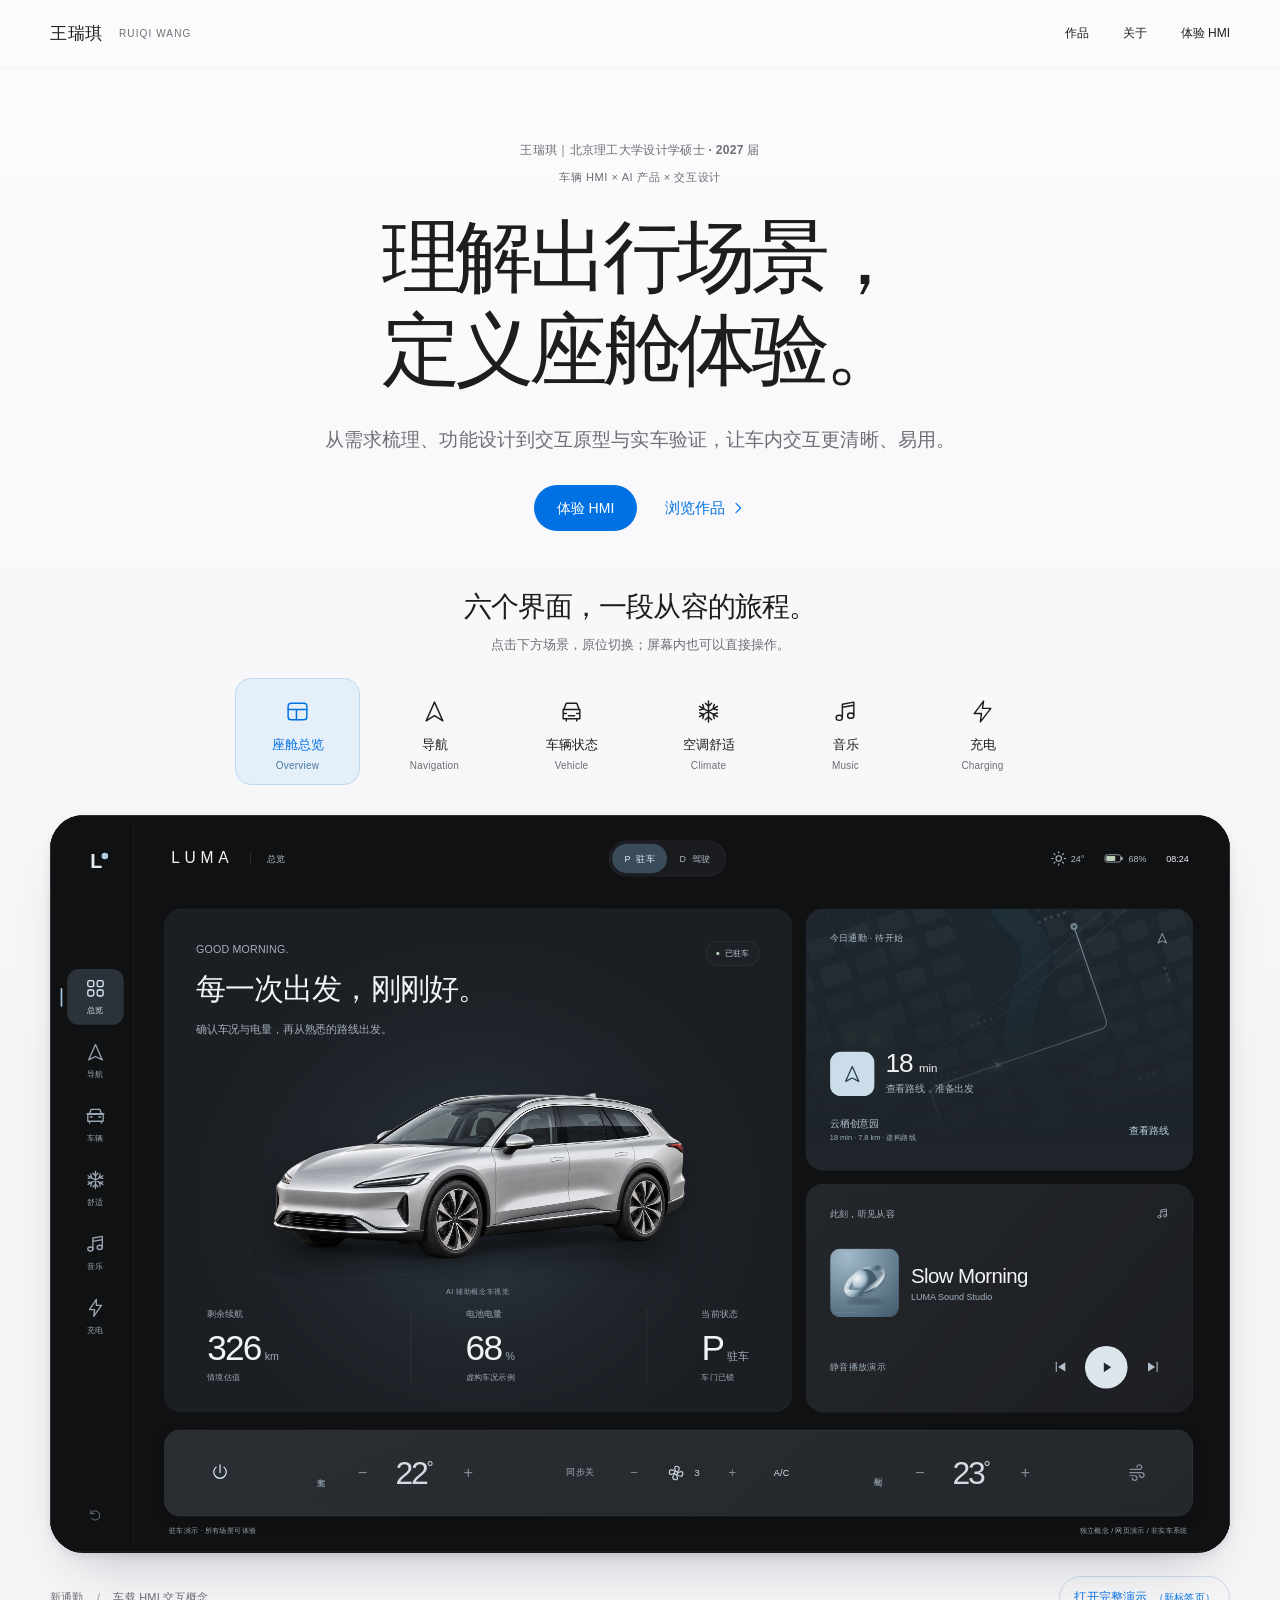
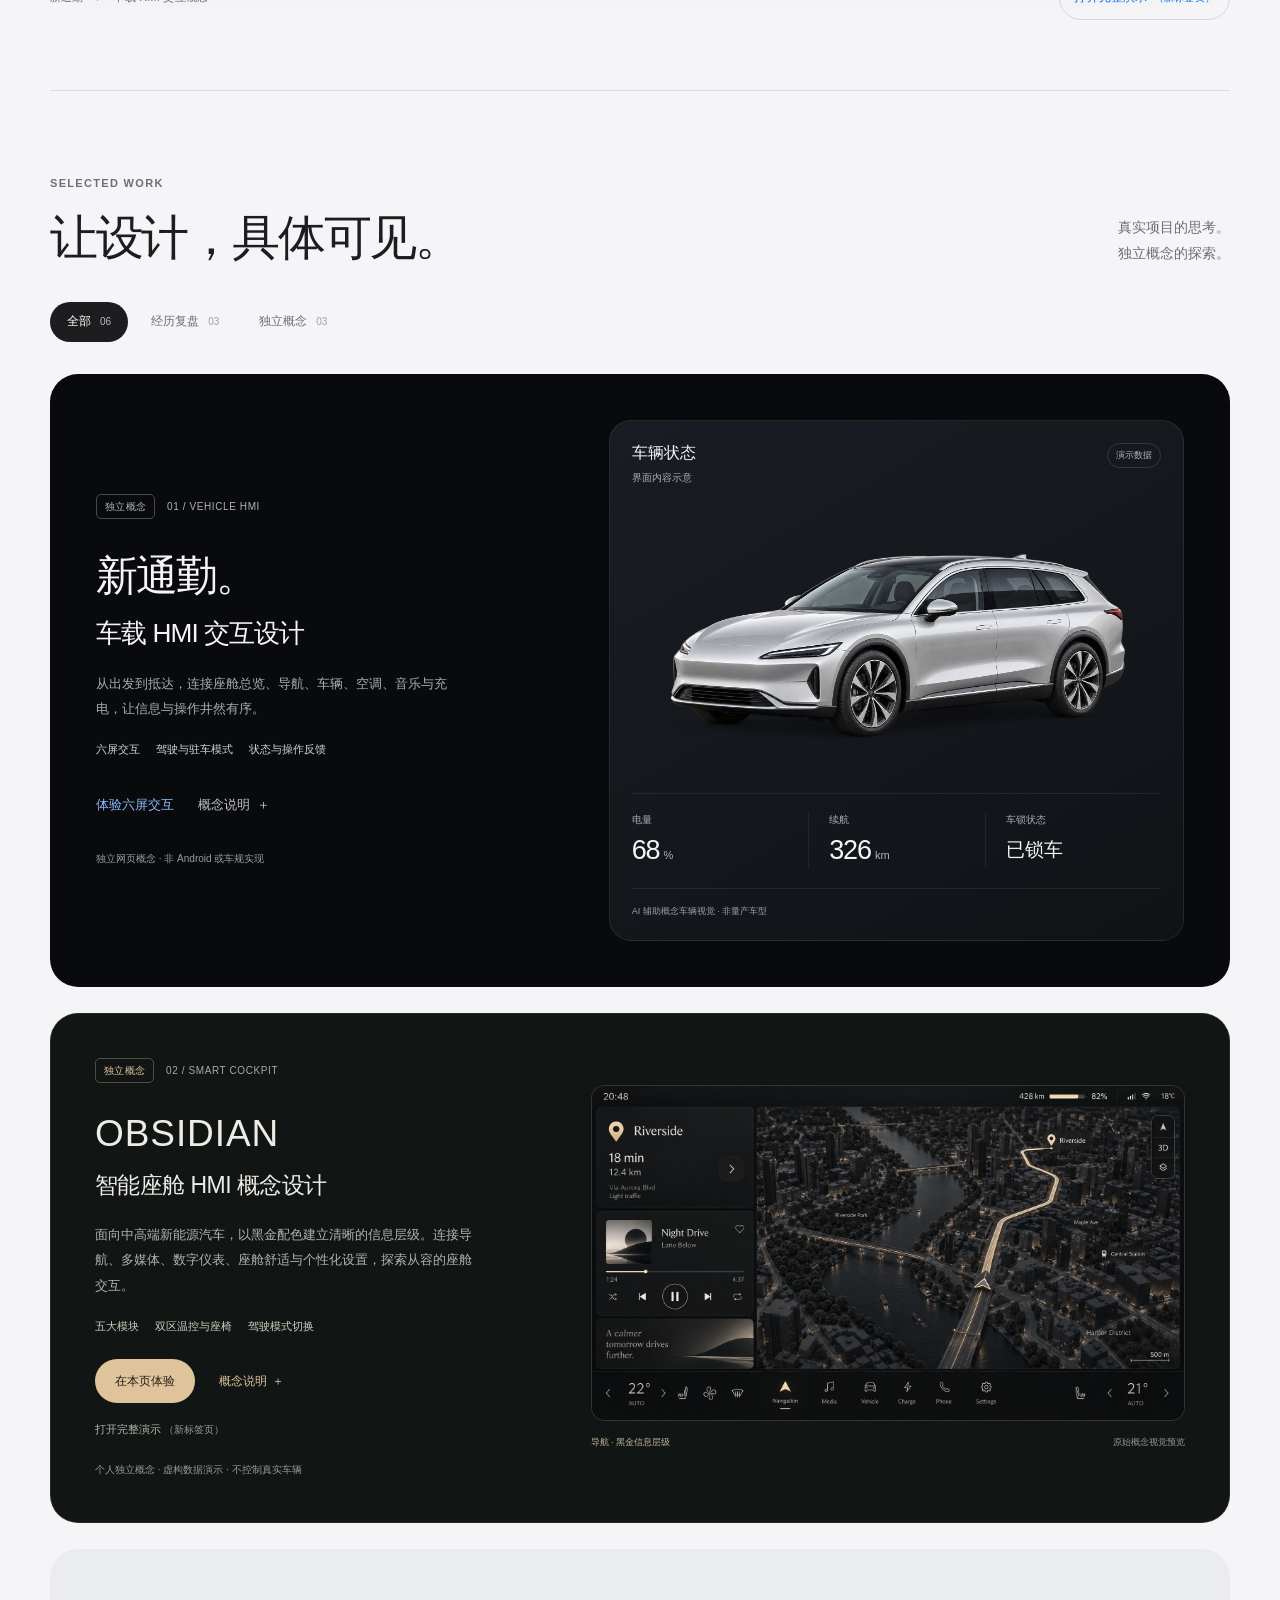
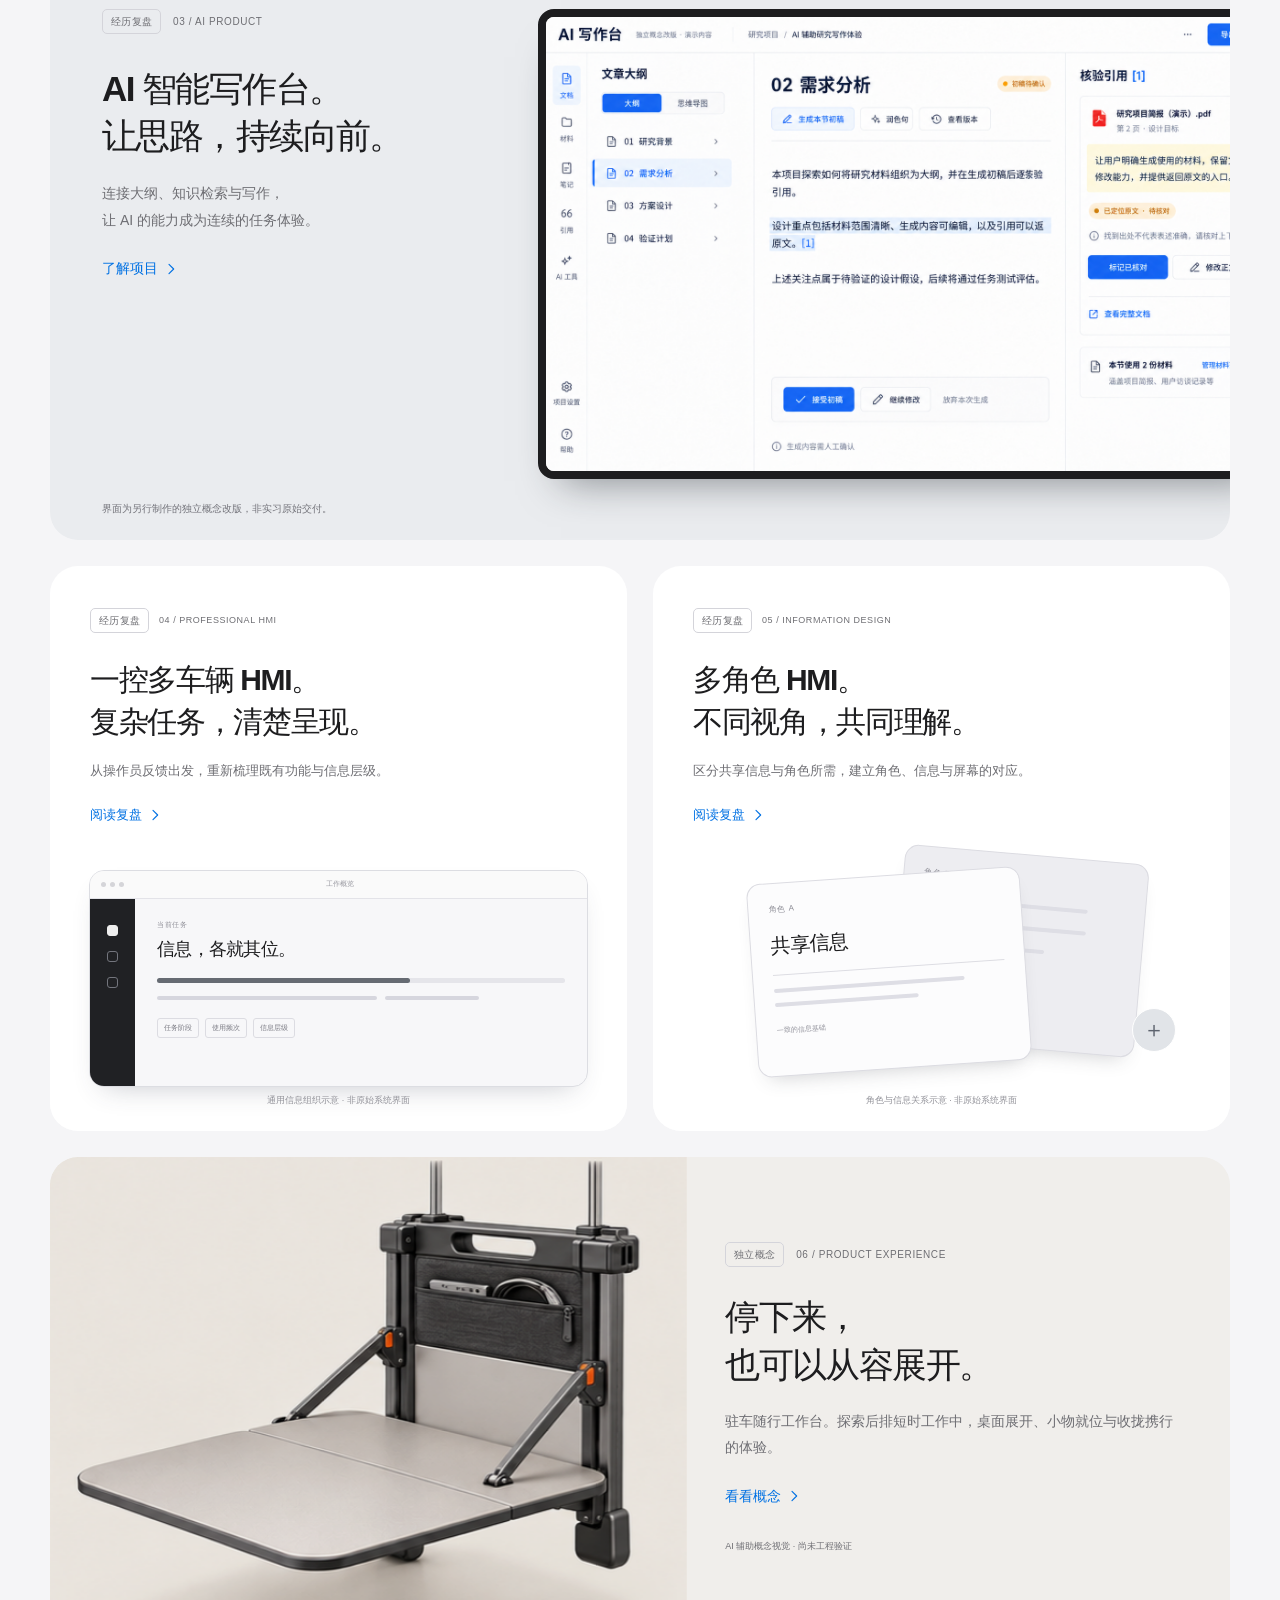
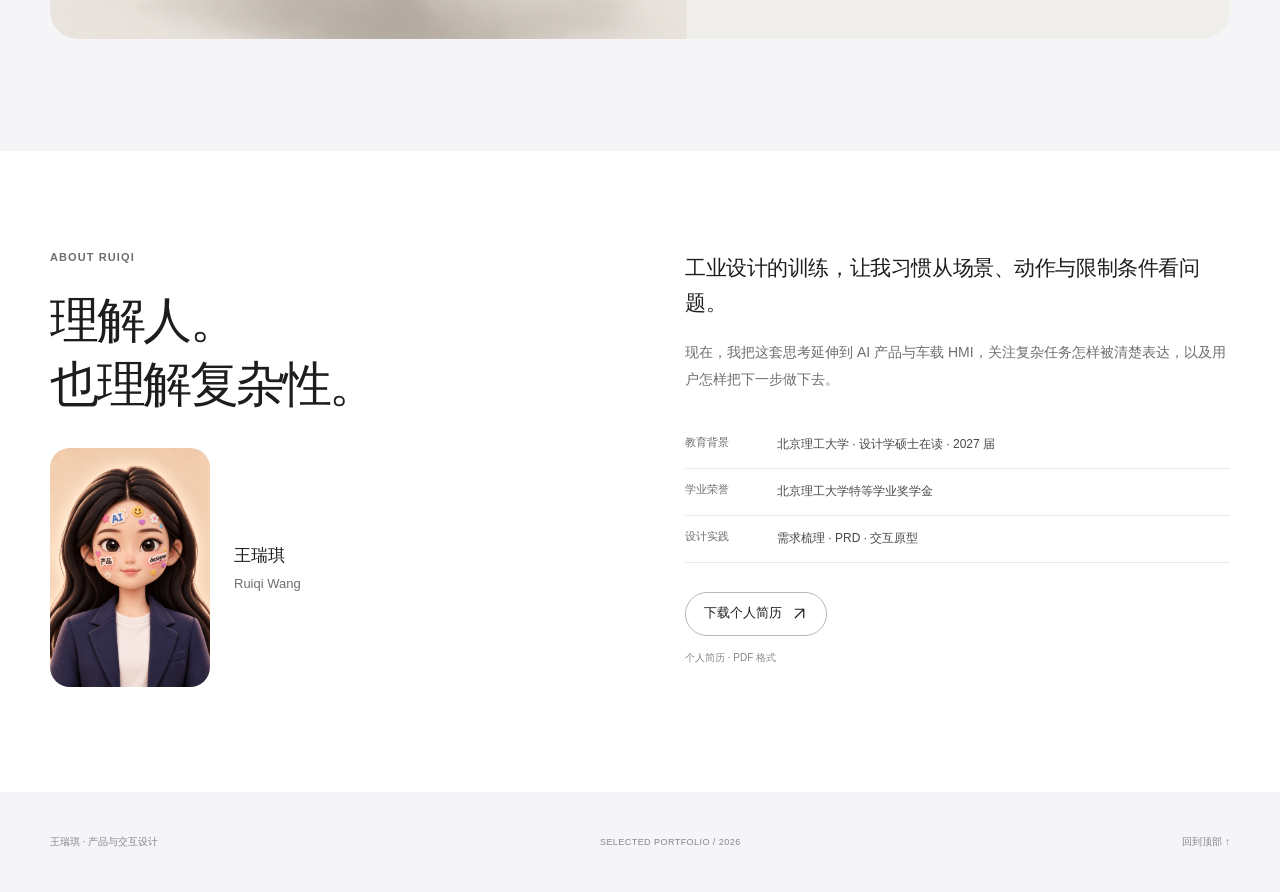
==== index.html @ c454f5f8 "Publish automotive portfolio with interactive LUMA and OBSIDIAN demos" ====
<!doctype html>
<html lang="zh-CN">
<head>
  <meta charset="utf-8">
  <meta name="viewport" content="width=device-width, initial-scale=1">
  <meta name="theme-color" content="#f5f5f7">
  <meta name="description" content="王瑞琪的产品与交互设计作品集。2027 届北京理工大学设计学硕士，关注车载 HMI、AI 产品与复杂任务体验。">
  <title>王瑞琪 · 产品与交互设计作品集</title>
  <link rel="icon" href="./assets/favicon.svg" type="image/svg+xml">
  <link rel="stylesheet" href="./portfolio.css">
  <script src="./motion.js" defer></script>
  <script src="./portfolio.js" defer></script>
  <script src="./obsidian-embed.js" defer></script>
</head>
<body>
  <a class="skip-link" href="#main">跳转到内容</a>
  <svg class="icon-defs" aria-hidden="true" xmlns="http://www.w3.org/2000/svg"><defs>
    <symbol id="arrow" viewBox="0 0 24 24"><path d="M5 12h14M13 6l6 6-6 6"/></symbol>
    <symbol id="arrow-up" viewBox="0 0 24 24"><path d="M6 18 18 6M6 6h12v12"/></symbol>
    <symbol id="chevron" viewBox="0 0 24 24"><path d="m9 5 7 7-7 7"/></symbol>
    <symbol id="close" viewBox="0 0 24 24"><path d="m6 6 12 12M18 6 6 18"/></symbol>
    <symbol id="overview" viewBox="0 0 24 24"><rect x="3" y="4" width="18" height="16" rx="3"/><path d="M3 10h18M11 10v10"/></symbol>
    <symbol id="navigation" viewBox="0 0 24 24"><path d="m12 3 8 18-8-5-8 5Z"/></symbol>
    <symbol id="vehicle" viewBox="0 0 24 24"><path d="m5 9 2-5h10l2 5M4 10h16v9H4zM7 19v2m10-2v2M4 14h3m10 0h3"/><path d="M9 16h6"/></symbol>
    <symbol id="climate" viewBox="0 0 24 24"><path d="M12 2v20M3.34 7l17.32 10M3.34 17 20.66 7M9 4l3 3 3-3M9 20l3-3 3 3M3.5 10.5l4.1-1.1-1.1-4.1M20.5 13.5l-4.1 1.1 1.1 4.1M6.5 18.7l1.1-4.1-4.1-1.1M17.5 5.3l-1.1 4.1 4.1 1.1"/></symbol>
    <symbol id="media" viewBox="0 0 24 24"><path d="M9 17V5l11-2v12M9 8l11-2"/><ellipse cx="6" cy="18" rx="3" ry="2.5"/><ellipse cx="17" cy="16" rx="3" ry="2.5"/></symbol>
    <symbol id="charging" viewBox="0 0 24 24"><path d="m13 2-9 12h7l-1 8 10-13h-8Z"/></symbol>
  </defs></svg>

  <header class="site-header">
    <div class="header-inner">
      <a class="brand" href="#top" aria-label="王瑞琪，返回顶部">王瑞琪<span>RUIQI WANG</span></a>
      <nav aria-label="主导航">
        <a href="#work">作品</a>
        <a href="#about">关于</a>
        <a class="nav-demo" href="#hmi-showroom" data-showroom-view="overview">体验 HMI</a>
      </nav>
    </div>
  </header>

  <main id="main">
    <section class="hero" id="top" aria-labelledby="hero-title">
      <div class="hero-copy section-container">
        <p class="eyebrow hero-identity">王瑞琪｜北京理工大学设计学硕士 · 2027 届</p>
        <p class="hero-specialties">车辆 HMI × AI 产品 × 交互设计</p>
        <h1 id="hero-title"><span class="hero-phrase">理解出行场景，</span><wbr><span class="hero-phrase">定义座舱体验。</span></h1>
        <p class="hero-description">从需求梳理、功能设计到交互原型与实车验证，让车内交互更清晰、易用。</p>
        <div class="hero-actions">
          <a class="button button-primary" href="#hmi-showroom" data-showroom-view="overview">体验 HMI</a>
          <a class="text-link" href="#work">浏览作品 <svg class="icon"><use href="#chevron"/></svg></a>
        </div>
      </div>

      <div class="showroom section-container" id="hmi-showroom" tabindex="-1" role="region" aria-labelledby="showroom-title">
        <div class="showroom-heading"><h2 id="showroom-title">六个界面，一段从容的旅程。</h2><p>点击下方场景，原位切换；屏幕内也可以直接操作。</p></div>
        <nav class="screen-nav" aria-label="HMI 六屏展厅">
          <a href="./hmi.html?view=overview" data-preview-view="overview" aria-controls="hmi-preview" class="active" aria-current="page"><svg class="icon"><use href="#overview"/></svg><span>座舱总览</span><small>Overview</small></a>
          <a href="./hmi.html?view=navigation" data-preview-view="navigation" aria-controls="hmi-preview"><svg class="icon"><use href="#navigation"/></svg><span>导航</span><small>Navigation</small></a>
          <a href="./hmi.html?view=vehicle" data-preview-view="vehicle" aria-controls="hmi-preview"><svg class="icon"><use href="#vehicle"/></svg><span>车辆状态</span><small>Vehicle</small></a>
          <a href="./hmi.html?view=climate" data-preview-view="climate" aria-controls="hmi-preview"><svg class="icon"><use href="#climate"/></svg><span>空调舒适</span><small>Climate</small></a>
          <a href="./hmi.html?view=media" data-preview-view="media" aria-controls="hmi-preview"><svg class="icon"><use href="#media"/></svg><span>音乐</span><small>Music</small></a>
          <a href="./hmi.html?view=charging" data-preview-view="charging" aria-controls="hmi-preview"><svg class="icon"><use href="#charging"/></svg><span>充电</span><small>Charging</small></a>
        </nav>
        <figure class="screen-figure">
          <div class="screen-stage" id="screen-stage">
            <iframe id="hmi-preview" src="./hmi.html?view=overview&amp;embed=1" title="新通勤 HMI 座舱总览交互演示" width="1440" height="900" scrolling="no" loading="eager"></iframe>
          </div>
          <figcaption><span>新通勤 <span class="caption-divider">/</span> 车载 HMI 交互概念</span><a class="screen-full-link" data-full-demo href="./hmi.html?view=overview" target="_blank" rel="noopener">打开完整演示 <span>（新标签页）</span></a></figcaption>
        </figure>
      </div>
    </section>

    <section class="work-section section-container" id="work" aria-labelledby="work-title">
      <div class="section-heading"><div><p class="eyebrow">SELECTED WORK</p><h2 id="work-title">让设计，具体可见。</h2></div><p>真实项目的思考。<br>独立概念的探索。</p></div>
      <div class="filter-bar" role="group" aria-label="筛选作品">
        <button class="filter active" type="button" data-filter="all" aria-pressed="true">全部 <span>06</span></button>
        <button class="filter" type="button" data-filter="experience" aria-pressed="false">经历复盘 <span>03</span></button>
        <button class="filter" type="button" data-filter="concept" aria-pressed="false">独立概念 <span>03</span></button>
      </div>
      <p class="sr-only" id="filter-status" aria-live="polite">展示全部 6 个项目</p>

      <div class="projects-grid">
        <article class="project commute-project project-wide" data-category="concept" id="project-commute">
          <div class="commute-copy">
            <div class="project-meta"><span class="tag">独立概念</span><span>01 / VEHICLE HMI</span></div>
            <h3>新通勤。<span class="commute-title-sub">车载 HMI 交互设计</span></h3>
            <p>从出发到抵达，连接座舱总览、导航、车辆、空调、音乐与充电，让信息与操作井然有序。</p>
            <ul class="commute-scope" aria-label="项目设计范围"><li>六屏交互</li><li>驾驶与驻车模式</li><li>状态与操作反馈</li></ul>
            <div class="project-actions"><a class="text-link" href="#hmi-showroom" data-showroom-view="overview">体验六屏交互</a><button class="text-link subtle-link" type="button" data-project="commute">概念说明 <span>＋</span></button></div>
            <small class="project-disclosure">独立网页概念 · 非 Android 或车规实现</small>
          </div>
          <div class="vehicle-visual">
            <div class="vehicle-preview-header">
              <div><strong>车辆状态</strong><span>界面内容示意</span></div>
              <span class="vehicle-demo-badge">演示数据</span>
            </div>
            <div class="vehicle-stage">
              <div class="vehicle-fallback" aria-hidden="true"><span>新通勤</span><strong>车辆状态预览</strong></div>
              <img class="vehicle-render" src="./assets/hmi-silver-car.png" alt="完整展示的无品牌银色概念旅行车，AI 辅助视觉" width="1774" height="887" loading="lazy">
            </div>
            <dl class="vehicle-preview-metrics" aria-label="车辆状态演示数据">
              <div><dt>电量</dt><dd>68<span>%</span></dd></div>
              <div><dt>续航</dt><dd>326<span>km</span></dd></div>
              <div><dt>车锁状态</dt><dd class="vehicle-lock-status">已锁车</dd></div>
            </dl>
            <div class="vehicle-preview-footer"><span class="vehicle-visual-label">AI 辅助概念车辆视觉 · 非量产车型</span></div>
          </div>
        </article>

        <article class="project obsidian-project project-wide" data-category="concept" id="project-obsidian" aria-labelledby="obsidian-title">
          <div class="obsidian-summary">
            <div class="obsidian-copy">
              <div class="project-meta"><span class="tag">独立概念</span><span>02 / SMART COCKPIT</span></div>
              <h3 id="obsidian-title">OBSIDIAN<span>智能座舱 HMI 概念设计</span></h3>
              <p>面向中高端新能源汽车，以黑金配色建立清晰的信息层级。连接导航、多媒体、数字仪表、座舱舒适与个性化设置，探索从容的座舱交互。</p>
              <ul class="obsidian-scope" aria-label="项目交互范围"><li>五大模块</li><li>双区温控与座椅</li><li>驾驶模式切换</li></ul>
              <div class="project-actions">
                <button class="obsidian-launch" type="button" id="obsidian-toggle" aria-expanded="false" aria-controls="obsidian-demo" hidden>在本页体验</button>
                <button class="text-link" type="button" data-project="obsidian">概念说明 <span>＋</span></button>
              </div>
              <a class="obsidian-full-link" href="./obsidian/index.html" target="_blank" rel="noopener noreferrer">打开完整演示 <span>（新标签页）</span></a>
              <small class="project-disclosure">个人独立概念 · 虚构数据演示 · 不控制真实车辆</small>
            </div>
            <figure class="obsidian-preview">
              <img src="./obsidian/assets/navigation.png" alt="OBSIDIAN 原始导航概念视觉，黑金界面与城市路线示意" width="1672" height="941" loading="lazy" decoding="async">
              <figcaption><span>导航 · 黑金信息层级</span><span>原始概念视觉预览</span></figcaption>
            </figure>
          </div>
          <section class="obsidian-demo" id="obsidian-demo" aria-label="OBSIDIAN 交互演示" hidden>
            <div class="obsidian-demo-bar"><div><strong>OBSIDIAN · 交互演示</strong><span id="obsidian-demo-status" role="status" aria-live="polite">点击体验后加载</span></div><button id="obsidian-close" type="button" aria-label="收起 OBSIDIAN 演示">收起演示 ×</button></div>
            <div class="obsidian-mount" id="obsidian-mount"></div>
            <p class="obsidian-demo-note">可在演示内滚动浏览；所有数据与操作均为模拟。本页不保存设置，收起后重置。</p>
          </section>
        </article>

        <article class="project ai-project project-wide" data-category="experience" id="project-ai">
          <div class="project-copy ai-copy">
            <div class="project-meta"><span class="tag">经历复盘</span><span>03 / AI PRODUCT</span></div>
            <h3>AI 智能写作台。<br>让思路，持续向前。</h3>
            <p>连接大纲、知识检索与写作，<br class="desktop-br">让 AI 的能力成为连续的任务体验。</p>
            <button class="text-link" type="button" data-project="ai">了解项目 <svg class="icon"><use href="#chevron"/></svg></button>
          </div>
          <button class="ai-visual" type="button" data-project="ai" aria-label="查看AI 智能写作台 AI 科研工作台项目详情">
            <div class="ai-image-frame"><img src="./assets/ai-writing-concept.png" alt="AI 科研写作独立概念改版，展示大纲、正文编辑与引用核对；非实习原始交付" width="1586" height="992" loading="lazy"></div>
          </button>
          <p class="visual-disclosure">界面为另行制作的独立概念改版，非实习原始交付。</p>
        </article>

        <article class="project experience-project" data-category="experience" id="project-control">
          <div class="project-copy">
            <div class="project-meta"><span class="tag">经历复盘</span><span>04 / PROFESSIONAL HMI</span></div>
            <h3>一控多车辆 HMI。<br>复杂任务，清楚呈现。</h3>
            <p>从操作员反馈出发，重新梳理既有功能与信息层级。</p>
            <button class="text-link" type="button" data-project="control">阅读复盘 <svg class="icon"><use href="#chevron"/></svg></button>
          </div>
          <button class="abstract-visual control-visual" type="button" data-project="control" aria-label="查看一控多车辆 HMI 改版经历复盘">
            <div class="abstract-window" aria-hidden="true">
              <div class="window-chrome"><i></i><i></i><i></i><span>工作概览</span></div>
              <div class="work-layout"><div class="work-rail"><span class="selected"></span><span></span><span></span></div><div class="work-main"><span class="work-overline">当前任务</span><strong>信息，各就其位。</strong><div class="work-progress"><span></span></div><div class="work-lines"><i></i><i></i></div><div class="work-bottom"><span>任务阶段</span><span>使用频次</span><span>信息层级</span></div></div></div>
            </div>
            <span class="abstract-caption">通用信息组织示意 · 非原始系统界面</span>
          </button>
        </article>

        <article class="project experience-project roles-project" data-category="experience" id="project-roles">
          <div class="project-copy">
            <div class="project-meta"><span class="tag">经历复盘</span><span>05 / INFORMATION DESIGN</span></div>
            <h3>多角色 HMI。<br>不同视角，共同理解。</h3>
            <p>区分共享信息与角色所需，建立角色、信息与屏幕的对应。</p>
            <button class="text-link" type="button" data-project="roles">阅读复盘 <svg class="icon"><use href="#chevron"/></svg></button>
          </div>
          <button class="abstract-visual role-visual" type="button" data-project="roles" aria-label="查看多角色 HMI 信息架构项目详情">
            <div class="role-composition" aria-hidden="true"><div class="role-sheet role-sheet-back"><span>角色 B</span><i></i><i></i><i></i></div><div class="role-sheet role-sheet-front"><span>角色 A</span><strong>共享信息</strong><div class="role-rule"></div><i></i><i></i><small>一致的信息基础</small></div><div class="role-join">＋</div></div>
            <span class="abstract-caption">角色与信息关系示意 · 非原始系统界面</span>
          </button>
        </article>

        <article class="project table-project project-wide" data-category="concept" id="project-table">
          <button class="table-visual" type="button" data-project="table" aria-label="查看驻车随行工作台概念"><img src="./assets/parked-table-concept.png" width="593" height="449" alt="驻车随行工作台 AI 辅助概念图，展示可折叠桌面与收纳区域" loading="lazy"></button>
          <div class="project-copy table-copy"><div class="project-meta"><span class="tag">独立概念</span><span>06 / PRODUCT EXPERIENCE</span></div><h3>停下来，<br>也可以从容展开。</h3><p>驻车随行工作台。探索后排短时工作中，桌面展开、小物就位与收拢携行的体验。</p><button class="text-link" type="button" data-project="table">看看概念 <svg class="icon"><use href="#chevron"/></svg></button><small class="project-disclosure">AI 辅助概念视觉 · 尚未工程验证</small></div>
        </article>
      </div>
    </section>

    <section class="about-section" id="about" aria-labelledby="about-title">
      <div class="section-container about-grid">
        <div class="about-heading">
          <p class="eyebrow">ABOUT RUIQI</p>
          <h2 id="about-title">理解人。<br>也理解复杂性。</h2>
          <div class="about-profile">
            <img class="about-portrait" src="./assets/ruiqi-portrait.png" alt="王瑞琪的个人插画头像" width="1027" height="1531" loading="lazy" decoding="async">
            <p class="about-name">王瑞琪 <span>Ruiqi Wang</span></p>
          </div>
        </div>
        <div class="about-content"><p class="about-intro">工业设计的训练，让我习惯从场景、动作与限制条件看问题。</p><p>现在，我把这套思考延伸到 AI 产品与车载 HMI，关注复杂任务怎样被清楚表达，以及用户怎样把下一步做下去。</p><dl class="about-facts"><div><dt>教育背景</dt><dd>北京理工大学 · 设计学硕士在读 · 2027 届</dd></div><div><dt>学业荣誉</dt><dd>北京理工大学特等学业奖学金</dd></div><div><dt>设计实践</dt><dd>需求梳理 · PRD · 交互原型</dd></div></dl><div class="pdf-download"><a class="button button-outline" href="./assets/ruiqi-resume.pdf" download="王瑞琪-个人简历.pdf">下载个人简历 <svg class="icon"><use href="#arrow-up"/></svg></a><small>个人简历 · PDF 格式</small></div></div>
      </div>
    </section>
  </main>

  <footer class="site-footer section-container"><span>王瑞琪 · 产品与交互设计</span><span>SELECTED PORTFOLIO / 2026</span><a href="#top">回到顶部 ↑</a></footer>
  <dialog class="project-dialog" id="project-dialog" aria-labelledby="dialog-title"><div class="dialog-topbar"><span id="dialog-category">项目详情</span><button class="close-dialog" type="button" aria-label="关闭项目详情"><span>关闭</span><svg class="icon"><use href="#close"/></svg></button></div><div class="dialog-scroll"><div id="dialog-content"></div><div class="dialog-footer"><span>王瑞琪 · 项目与设计思考</span><button class="text-link close-dialog" type="button">返回作品 <svg class="icon"><use href="#arrow"/></svg></button></div></div></dialog>
</body>
</html>
---- portfolio.css ----
:root{--ink:#1d1d1f;--muted:#6e6e73;--blue:#0071e3;--background:#f5f5f7;--line:#d2d2d7;--ease:cubic-bezier(.2,.7,.2,1);font-family:-apple-system,BlinkMacSystemFont,"SF Pro Display","SF Pro Text","Helvetica Neue","PingFang SC","Microsoft YaHei",Arial,sans-serif;color:var(--ink);background:var(--background);font-synthesis:none;scroll-behavior:smooth;scroll-padding-top:88px}*{box-sizing:border-box}body{margin:0;min-width:320px;-webkit-font-smoothing:antialiased}button,a,input{-webkit-tap-highlight-color:transparent}button,a{touch-action:manipulation}button{font:inherit;color:inherit;cursor:pointer}button{border:0}a{color:inherit;text-decoration:none}button,a{-webkit-touch-callout:default}img{display:block;max-width:100%;height:auto}button:focus-visible,a:focus-visible{outline:3px solid #2684e9;outline-offset:5px}button:disabled{cursor:default}.icon{width:20px;height:20px;fill:none;stroke:currentColor;stroke-width:1.7;stroke-linecap:round;stroke-linejoin:round;flex:none;vertical-align:middle}.icon-defs{position:absolute;width:0;height:0;overflow:hidden}.section-container{width:min(1180px,calc(100% - 80px));margin-inline:auto}.sr-only{position:absolute;width:1px;height:1px;overflow:hidden;clip:rect(0,0,0,0);white-space:nowrap}.skip-link{position:fixed;z-index:100;top:8px;left:12px;padding:12px 20px;background:#fff;box-shadow:0 2px 20px #0002;transform:translateY(-160%);border-radius:12px}.skip-link:focus{transform:translateY(0)}[hidden]{display:none!important}
.site-header{position:relative;z-index:20;height:68px;border-bottom:1px solid #00000008;background:#fbfbfd}.header-inner{height:100%;width:min(1180px,calc(100% - 80px));margin:auto;display:flex;align-items:center;justify-content:space-between}.brand{display:flex;align-items:center;font-size:17px;font-weight:650;letter-spacing:.04em;gap:16px}.brand>span{font-size:10px;font-weight:500;letter-spacing:.11em;color:var(--muted)}.site-header nav{display:flex;align-items:center;gap:34px;font-size:12px}.site-header nav>a{display:inline-flex;align-items:center;gap:5px;min-height:44px}.site-header nav>a:hover{color:var(--blue)}.nav-demo .icon{width:14px;height:14px}.hero{padding-top:72px;overflow:hidden;background:linear-gradient(#fbfbfd 0,#f5f5f7 65%)}.hero-copy{text-align:center}.eyebrow{font-size:12px;font-weight:600;letter-spacing:.1em;margin:0 0 22px;color:var(--muted)}.hero h1{font-size:clamp(48px,6.2vw,82px);line-height:1.17;font-weight:650;letter-spacing:-.065em;max-width:9em;margin:0 auto 26px}.hero-description{font-size:19px;line-height:1.8;color:var(--muted);max-width:36em;margin:0 auto;letter-spacing:.005em;text-wrap:balance}.hero-actions{display:flex;align-items:center;justify-content:center;gap:28px;margin:28px 0 0}.button{display:inline-flex;align-items:center;justify-content:center;gap:9px;min-height:46px;padding:12px 23px;border-radius:999px;font-size:14px;font-weight:450;line-height:1.3;transition:background .2s,color .2s,transform .2s}.button .icon{width:17px;height:17px}.button-primary{background:var(--blue);color:#fff}.button-primary:hover{background:#0077ed;transform:translateY(-1px)}.text-link{display:inline-flex;align-items:center;justify-content:flex-start;gap:5px;font-size:15px;color:var(--blue);padding:6px 0;background:none;line-height:1.5}.text-link:hover{text-decoration:underline;text-underline-offset:4px}.text-link .icon{width:16px;height:16px}.showroom{margin-top:57px}.screen-figure{margin:0}.screen-stage{position:relative;width:100%;aspect-ratio:16/10;background:#080a0c;border:0;border-radius:34px;overflow:hidden;box-shadow:0 30px 56px -29px #2028354d,0 3px 8px #0f192817}.screen-stage iframe{display:block;width:1440px;height:900px;border:0;transform-origin:0 0;transform:scale(var(--screen-scale,.8))}.screen-figure figcaption{display:flex;justify-content:space-between;align-items:center;gap:20px;margin-top:23px;color:var(--muted);font-size:11px;line-height:1.6;letter-spacing:.02em}.caption-divider{margin:0 10px;color:#a1a1a6}.showroom-heading{text-align:center;margin-top:73px}.showroom-heading h2{font-size:28px;font-weight:600;letter-spacing:-.035em;margin:0 0 10px}.showroom-heading p{font-size:13px;color:var(--muted);margin:0}.screen-nav{display:grid;grid-template-columns:repeat(6,1fr);width:min(810px,100%);margin:27px auto 0;padding-bottom:70px;gap:12px}.screen-nav>a{display:flex;flex-direction:column;align-items:center;justify-content:center;gap:12px;padding:20px 5px 13px;border-radius:16px;transition:background .2s,color .2s}.screen-nav>a:hover{background:#e9e9ed;color:var(--blue)}.screen-nav .icon{width:25px;height:25px;stroke-width:1.4}.screen-nav span{font-size:13px}.screen-nav small{font-size:10px;color:var(--muted);margin-top:-6px;letter-spacing:.02em}
.work-section{padding-top:86px;padding-bottom:112px;border-top:1px solid #dcdce2}.section-heading{display:flex;align-items:flex-end;justify-content:space-between;gap:25px}.section-heading .eyebrow{font-size:11px;letter-spacing:.12em;margin-bottom:19px}.section-heading h2,.about-heading h2{font-size:48px;line-height:1.25;letter-spacing:-.05em;font-weight:600;margin:0}.section-heading>p{color:var(--muted);font-size:14px;line-height:1.8;margin:0 0 2px}.filter-bar{display:flex;align-items:center;gap:6px;margin:34px 0 32px}.filter{background:transparent;display:flex;align-items:center;justify-content:center;gap:9px;font-size:12px;line-height:1.4;border-radius:99px;padding:10px 17px;min-height:40px;color:var(--muted);transition:background .2s,color .2s}.filter>span{font-size:10px;color:#a1a1a6}.filter.active{background:var(--ink);color:#fff}.filter.active>span{color:#b9b9bd}.filter:not(.active):hover{background:#e8e8ed;color:var(--ink)}.projects-grid{display:grid;grid-template-columns:repeat(2,minmax(0,1fr));gap:26px}.project{position:relative;min-width:0;border-radius:28px;overflow:hidden;background:white}.project-wide{grid-column:1/-1}.project-meta{display:flex;align-items:center;gap:12px;font-size:10px;letter-spacing:.06em;color:var(--muted)}.tag{font-size:10px;letter-spacing:.025em;border:1px solid #d4d4da;padding:4px 8px;border-radius:5px;line-height:1.5;white-space:nowrap}.project h3{font-size:40px;line-height:1.35;font-weight:600;letter-spacing:-.045em;margin:27px 0 17px}.project-copy>p{font-size:15px;line-height:1.9;color:var(--muted);margin:0 0 19px}.project-disclosure{display:block;font-size:10px;color:var(--muted);line-height:1.7;margin-top:25px}.project-actions{display:flex;align-items:center;gap:24px;margin-top:18px}.project-actions .text-link{font-size:13px}.subtle-link>span{margin-left:2px}.ai-project{min-height:575px;background:#eaecef;display:grid;grid-template-columns:36% 64%;align-items:center;padding:55px 0 66px 52px}.ai-copy{position:relative;z-index:2;align-self:flex-start;padding-top:5px}.ai-copy h3{font-size:35px;margin:31px 0 21px;white-space:nowrap}.ai-copy>p{font-size:14px;line-height:1.9}.ai-copy .text-link{font-size:14px}.ai-visual{width:100%;padding:0 0 0 30px;align-self:center;background:transparent;text-align:initial}.ai-image-frame{border:8px solid #1d1d1f;border-radius:16px;overflow:hidden;box-shadow:0 25px 38px -23px #20272d80;background:#fff;width:calc(100% + 50px);transform:translateY(5px);transition:transform .35s var(--ease)}.ai-visual:hover .ai-image-frame{transform:translate(-5px,5px)}.ai-image-frame img{width:100%;max-width:none}.visual-disclosure{position:absolute;left:52px;bottom:23px;color:#73737a;font-size:10px;line-height:1.7;margin:0;right:30px}.experience-project .project-copy{padding:42px 40px 0}.experience-project .project-meta{font-size:9px;gap:10px}.experience-project h3{font-size:30px;line-height:1.43;margin:26px 0 15px}.experience-project .project-copy>p{font-size:13px;max-width:380px;line-height:1.9;margin-bottom:15px}.experience-project .text-link{font-size:13px}.abstract-visual{display:block;width:100%;height:300px;background:#fff;padding:35px 39px 53px;position:relative;overflow:hidden}.abstract-window{border-radius:15px;border:1px solid #dcdde2;background:#f7f7f9;width:100%;height:217px;box-shadow:0 13px 27px -15px #343b504d;overflow:hidden;transform:translateY(4px);transition:transform .35s var(--ease);text-align:left}.abstract-visual:hover .abstract-window{transform:translateY(0)}.window-chrome{height:28px;border-bottom:1px solid #e3e3e8;padding:0 11px;display:flex;gap:4px;align-items:center;background:#fafafa}.window-chrome i{display:block;width:5px;height:5px;border-radius:50%;background:#d5d5d9}.window-chrome>span{font-size:7px;color:#97979f;margin:auto;padding-right:24px}.work-layout{display:flex;height:calc(100% - 28px)}.work-rail{background:#202124;width:45px;display:flex;flex-direction:column;align-items:center;padding-top:26px;gap:15px}.work-rail span{display:block;width:11px;height:11px;border:1px solid #73757d;border-radius:3px}.work-rail .selected{background:#eee;border-color:#eee}.work-main{padding:21px 22px;flex:1;min-width:0}.work-overline{font-size:7px;color:#92929b;display:block;letter-spacing:.08em}.work-main>strong{font-size:18px;font-weight:550;display:block;margin-top:7px;letter-spacing:-.04em}.work-progress{width:100%;height:5px;background:#e5e5ea;border-radius:99px;margin:17px 0 13px}.work-progress>span{display:block;width:62%;height:100%;background:#666b73;border-radius:99px}.work-lines{display:flex;gap:8px}.work-lines>i{height:4px;border-radius:3px;background:#d6d6de;width:54%}.work-lines>i:last-child{width:23%}.work-bottom{display:flex;gap:6px;font-size:7px;color:#797982;margin-top:18px;white-space:nowrap}.work-bottom>span{border:1px solid #dcdce2;border-radius:3px;padding:4px 6px}.abstract-caption{position:absolute;bottom:23px;left:0;right:0;text-align:center;color:#929299;font-size:9px;line-height:1.5}.role-visual{padding:18px 39px 53px}.role-composition{position:relative;width:100%;height:240px}.role-sheet{position:absolute;top:26px;left:12%;width:55%;height:194px;border:1px solid #dcdce2;background:#fcfcfd;box-shadow:0 12px 20px -12px #363a4540;border-radius:14px;text-align:left;padding:20px 20px}.role-sheet>span{display:block;font-size:8px;color:#8e8e97;letter-spacing:.08em}.role-sheet>strong{font-size:20px;letter-spacing:-.03em;display:block;margin-top:18px;font-weight:500}.role-sheet>i{height:4px;display:block;background:#dedee5;width:82%;margin-top:10px;border-radius:2px}.role-sheet>i:nth-last-of-type(1){width:62%}.role-sheet>small{font-size:7px;color:#93939c;display:block;margin-top:19px}.role-rule{height:1px;background:#dddde3;margin:15px 0 13px}.role-sheet-back{left:41%;top:5px;background:#ededf1;transform:rotate(5deg);width:49%}.role-sheet-back>i{margin-top:18px}.role-sheet-front{transform:rotate(-4deg);transition:transform .35s var(--ease)}.role-visual:hover .role-sheet-front{transform:rotate(-1deg) translateY(-3px)}.role-join{position:absolute;right:3%;bottom:37px;border:1px solid #fff;background:#e1e4e8;color:#5d636e;width:44px;height:44px;display:grid;place-items:center;border-radius:50%;font-size:22px;font-weight:300}.table-project{display:grid;grid-template-columns:54% 46%;min-height:450px;background:#f0eeeb}.table-visual{padding:0;display:block;min-width:0;overflow:hidden;position:relative;background:#f0eeeb}.table-visual img{width:100%;height:100%;object-fit:cover;mix-blend-mode:multiply;transition:transform .6s var(--ease)}.table-visual:hover img{transform:scale(1.025)}.table-copy{padding:49px 47px 48px 38px;align-self:center}.table-copy h3{font-size:35px;margin:26px 0 20px}.table-copy>p{font-size:14px;line-height:1.9}.table-copy .text-link{font-size:14px}.table-copy .project-disclosure{font-size:9px;margin-top:26px}
.about-section{background:#fff;padding:100px 0 105px}.about-grid{display:grid;grid-template-columns:1fr 1fr;gap:90px}.about-heading .eyebrow{margin-bottom:26px;font-size:11px}.about-heading h2{font-size:49px;line-height:1.3}.about-name{font-size:17px;font-weight:500;margin:33px 0 0}.about-name>span{font-size:13px;font-weight:400;display:inline-block;color:var(--muted);margin-left:13px}.about-content>.about-intro{font-size:21px;color:var(--ink);line-height:1.65;margin:0 0 19px;font-weight:500;letter-spacing:-.02em}.about-content>p{font-size:14px;line-height:1.9;color:var(--muted);margin:0}.about-facts{margin:30px 0 29px}.about-facts>div{display:grid;grid-template-columns:79px 1fr;padding:13px 0;border-bottom:1px solid #e8e8ed;gap:13px}.about-facts dt{font-size:11px;color:var(--muted)}.about-facts dd{font-size:12px;color:#48484c;margin:0;line-height:1.65}.button-outline{border:1px solid #b6b6be;font-size:13px;min-height:44px;padding:11px 18px}.button-outline:hover{background:#f5f5f7}.pdf-download>small{display:block;color:#86868b;font-size:10px;margin-top:13px;line-height:1.7}.site-footer{display:flex;justify-content:space-between;align-items:center;gap:25px;min-height:100px;font-size:10px;color:#86868b;line-height:1.6}.site-footer>span:nth-child(2){font-size:9px;letter-spacing:.05em}.site-footer a:hover{color:var(--ink)}
.project-dialog{width:min(900px,calc(100vw - 48px));height:min(850px,90dvh);max-height:90dvh;margin:auto;padding:0;border:1px solid #d9d9df;border-radius:24px;background:#fff;color:var(--ink);box-shadow:0 30px 90px #0003;overflow:hidden}.project-dialog[open]{display:flex;flex-direction:column;animation:dialog-in .25s var(--ease)}.project-dialog::backdrop{background:#1d1d1f66;backdrop-filter:blur(7px)}.dialog-topbar{flex-shrink:0;display:flex;align-items:center;justify-content:space-between;gap:20px;padding:17px 25px;border-bottom:1px solid #e7e7ed;background:#fcfcfd}.dialog-topbar>span{font-size:11px;color:var(--muted)}.close-dialog{display:flex;align-items:center;justify-content:center;gap:8px;background:transparent;min-height:30px}.dialog-topbar .close-dialog{font-size:11px;color:var(--muted)}.close-dialog .icon{width:20px;height:20px}.dialog-scroll{overflow-y:auto;overscroll-behavior:contain}.dialog-body{padding:43px 52px 24px}.dialog-eyebrow{font-size:10px;color:var(--muted);letter-spacing:.06em}.dialog-body h2{font-size:34px;line-height:1.4;letter-spacing:-.045em;margin:21px 0;font-weight:600}.dialog-lead{font-size:15px;line-height:1.9;color:var(--muted);margin:0}.dialog-facts{display:flex;flex-wrap:wrap;gap:23px 30px;border-block:1px solid #e5e5eb;padding:23px 0;margin:27px 0 36px}.dialog-facts>div>span{font-size:10px;color:#86868b;display:block;margin-bottom:7px}.dialog-facts>div>strong{font-size:12px;font-weight:450}.detail-section{display:grid;grid-template-columns:138px 1fr;gap:25px;margin:30px 0}.detail-section h3{font-size:13px;line-height:1.8;font-weight:550;margin:0;display:flex;gap:13px}.detail-section h3>span{color:#a1a1a6;font-size:10px;font-weight:400}.detail-section p,.detail-section ul{font-size:13px;line-height:1.95;color:var(--muted);margin:0 0 12px}.detail-section p:last-child{margin-bottom:0}.detail-section ul{padding-left:17px}.detail-section li+li{margin-top:7px}.detail-section strong{font-weight:550;color:#44444a}.detail-boundary{background:#f5f5f7;padding:21px 23px;border-radius:13px;margin:30px 0 13px}.detail-boundary>strong{font-size:11px;font-weight:550;display:block;margin-bottom:8px}.detail-boundary>p{font-size:11px;line-height:1.9;color:var(--muted);margin:0}.detail-image{margin:30px 0 22px}.detail-image>img{width:100%;height:auto;border:1px solid #e1e1e7;border-radius:12px}.detail-image figcaption{font-size:10px;color:var(--muted);line-height:1.8;margin-top:12px}.table-detail{max-width:530px;margin-inline:auto}.workflow{display:flex;gap:8px;flex-wrap:wrap;margin:25px 0 31px}.workflow>span{font-size:10px;border-radius:7px;background:#f2f2f6;padding:8px 12px;color:var(--muted)}.workflow>span:not(:last-child)::after{content:"→";padding-left:12px;color:#aaaab1}.dialog-cta{background:var(--blue);color:#fff;font-size:13px;margin-top:15px}.dialog-footer{display:flex;align-items:center;justify-content:space-between;gap:20px;margin-top:15px;padding:23px 52px;border-top:1px solid #e5e5eb}.dialog-footer>span{font-size:10px;color:#86868b}.dialog-footer .text-link{font-size:12px}@keyframes dialog-in{from{opacity:0;transform:translateY(15px)}to{opacity:1;transform:translateY(0)}}
@media(min-width:1500px){.section-container,.header-inner{width:min(1280px,calc(100% - 120px))}.hero{padding-top:80px}.hero h1{font-size:88px}.showroom{margin-top:66px}.ai-project{min-height:595px;padding-left:62px}.ai-copy h3{font-size:38px}.visual-disclosure{left:62px}.experience-project .project-copy{padding-inline:49px}.experience-project h3{font-size:33px}.abstract-visual{padding-inline:49px}.table-copy h3{font-size:39px}.table-copy{padding:58px}.about-grid{gap:130px}}
@media(max-width:1050px){.section-container,.header-inner{width:calc(100% - 64px)}.hero{padding-top:61px}.hero h1{font-size:65px}.hero-description{font-size:17px}.showroom{margin-top:49px}.screen-stage{border-width:6px;border-radius:27px}.screen-nav{padding-bottom:58px}.work-section{padding-top:69px;padding-bottom:80px}.section-heading h2{font-size:41px}.project{border-radius:23px}.project-meta{font-size:9px;gap:9px}.tag{font-size:9px}.project-actions{gap:15px}.project-actions .text-link{font-size:12px}.ai-project{min-height:465px;padding:42px 0 54px 38px;grid-template-columns:38% 62%}.ai-copy h3{font-size:28px;line-height:1.4}.ai-copy>p{font-size:12px}.ai-visual{padding-left:14px}.ai-image-frame{border-width:6px;border-radius:13px;width:calc(100% + 80px)}.visual-disclosure{left:38px;font-size:9px;bottom:21px}.experience-project .project-copy{padding:34px 30px 0}.experience-project .project-meta{font-size:8px}.experience-project h3{font-size:26px}.experience-project .project-copy>p{font-size:12px;min-height:46px}.abstract-visual{padding-inline:29px;height:285px}.abstract-window{height:206px}.work-main{padding:21px 17px}.work-main>strong{font-size:16px}.work-bottom{font-size:6px;gap:4px}.work-bottom>span{padding:4px}.role-sheet{padding:18px 17px}.role-sheet>strong{font-size:18px}.role-join{right:0}.table-project{min-height:398px;grid-template-columns:52% 48%}.table-copy{padding:36px 33px 37px 26px}.table-copy h3{font-size:29px}.table-copy>p{font-size:12px}.table-copy .project-meta>span:last-child{font-size:8px}.about-section{padding:78px 0}.about-grid{gap:55px;grid-template-columns:44% 1fr}.about-heading h2{font-size:41px}.about-content>.about-intro{font-size:18px}.about-content>p{font-size:13px}.about-facts>div{grid-template-columns:65px 1fr;gap:8px}.about-facts dd{font-size:11px}}
@media(max-width:760px){:root{scroll-padding-top:30px}.section-container,.header-inner{width:calc(100% - 40px)}.site-header{height:60px}.brand{font-size:15px;gap:10px}.brand>span{font-size:8px}.site-header nav{gap:21px;font-size:11px}.hero{padding-top:53px}.eyebrow{font-size:11px;margin-bottom:20px}.hero h1{font-size:clamp(39px,8.2vw,58px);letter-spacing:-.06em;margin-bottom:23px;line-height:1.24}.hero-description{font-size:15px;line-height:1.8}.hero-actions{margin-top:24px;gap:24px}.button{min-height:44px;padding:12px 19px;font-size:13px}.text-link{font-size:13px}.showroom{margin-top:43px}.screen-stage{border-width:4px;border-radius:21px;box-shadow:0 19px 36px -20px #30394d66}.screen-figure figcaption{font-size:9px;margin-top:17px;gap:9px}.caption-divider{margin:0 5px}.showroom-heading{margin-top:49px}.showroom-heading h2{font-size:23px}.showroom-heading p{font-size:12px}.screen-nav{gap:4px;padding-bottom:47px;margin-top:21px}.screen-nav>a{gap:10px;padding:15px 0 11px;border-radius:12px}.screen-nav .icon{width:23px;height:23px}.screen-nav span{font-size:11px}.screen-nav small{font-size:8px;margin-top:-5px}.work-section{padding-top:49px;padding-bottom:59px}.section-heading h2{font-size:34px}.section-heading .eyebrow{font-size:9px;margin-bottom:16px}.section-heading>p{font-size:11px;line-height:1.7}.filter-bar{margin:26px 0 24px;gap:3px}.filter{font-size:11px;padding:9px 14px;min-height:37px}.filter>span{font-size:9px}.projects-grid{gap:20px}.project{border-radius:21px}.project-actions{flex-direction:column;align-items:flex-start;gap:8px;margin-top:17px}.project-actions .text-link{font-size:12px}.ai-project{min-height:389px;padding:33px 0 54px 29px;grid-template-columns:41% 59%}.ai-copy{padding-top:0}.ai-copy h3{font-size:23px;margin-top:27px;margin-bottom:17px}.ai-copy>p{font-size:10px}.ai-copy .text-link{font-size:12px}.ai-copy .project-meta{font-size:7px}.ai-image-frame{width:calc(100% + 55px);border-width:5px;border-radius:10px}.visual-disclosure{left:29px;font-size:8px;bottom:18px}.experience-project .project-copy{padding:26px 24px 0}.experience-project .project-meta>span:last-child{display:none}.experience-project h3{font-size:23px;line-height:1.45;margin-top:22px}.experience-project .project-copy>p{font-size:11px;min-height:60px}.experience-project .text-link{font-size:12px}.abstract-visual{height:234px;padding:26px 20px 48px}.abstract-window{height:170px;border-radius:11px}.window-chrome{height:24px}.work-layout{height:calc(100% - 24px)}.work-rail{width:30px;padding-top:24px;gap:14px}.work-rail span{width:9px;height:9px}.work-main{padding:20px 13px}.work-main>strong{font-size:12px;margin-top:8px;white-space:nowrap}.work-overline{font-size:6px}.work-progress{height:4px;margin:15px 0 12px}.work-lines>i{height:3px}.work-bottom{margin-top:14px;gap:5px}.work-bottom>span{padding:0;border:0;font-size:5px}.abstract-caption{font-size:7px;bottom:17px;padding-inline:12px}.role-visual{padding:9px 14px 40px}.role-composition{height:203px}.role-sheet{height:164px;border-radius:11px;left:4%;width:63%;padding:16px 14px;top:24px}.role-sheet>strong{font-size:16px;margin-top:16px}.role-sheet>span{font-size:6px}.role-rule{margin:12px 0 10px}.role-sheet>i{height:3px;margin-top:8px}.role-sheet>small{font-size:6px;margin-top:17px}.role-sheet-back{left:38%;width:56%;top:5px}.role-sheet-back>i{margin-top:16px}.role-join{width:32px;height:32px;font-size:17px;right:1%;bottom:25px}.table-project{min-height:340px;grid-template-columns:48% 52%}.table-copy{padding:30px 26px 30px 21px}.table-copy .project-meta>span:last-child{display:none}.table-copy h3{font-size:26px;line-height:1.4;margin:23px 0 15px}.table-copy>p{font-size:11px;line-height:1.9}.table-copy .text-link{font-size:12px}.table-copy .project-disclosure{font-size:7px;margin-top:21px}.table-visual img{object-position:55% center}.about-section{padding:57px 0 59px}.about-grid{grid-template-columns:1fr;gap:35px}.about-heading h2{font-size:38px}.about-heading .eyebrow{font-size:9px;margin-bottom:18px}.about-name{font-size:15px;margin-top:22px}.about-name>span{font-size:12px}.about-content>.about-intro{font-size:19px;max-width:550px}.about-content>p{font-size:13px}.about-facts{margin:24px 0}.about-facts>div{grid-template-columns:74px 1fr;padding:13px 0}.about-facts dd{font-size:12px}.pdf-download>small{font-size:9px}.site-footer{min-height:91px;gap:16px;font-size:9px}.site-footer>span:nth-child(2){font-size:8px}.project-dialog{width:calc(100vw - 30px);border-radius:20px}.dialog-body{padding:34px 29px 19px}.dialog-body h2{font-size:28px}.dialog-lead{font-size:13px}.dialog-facts{gap:21px 27px}.dialog-facts>div>strong{font-size:11px}.detail-section{grid-template-columns:112px 1fr;gap:18px}.detail-section p,.detail-section ul{font-size:12px}.detail-section h3{font-size:12px;gap:9px}.dialog-footer{padding:21px 29px}}
@media(max-width:520px){.section-container,.header-inner{width:calc(100% - 36px)}.site-header{height:58px}.brand{font-size:14px}.brand>span{display:none}.site-header nav{font-size:11px;gap:21px}.nav-demo .icon{width:12px;height:12px}.hero{padding-top:49px}.hero .eyebrow{font-size:10px;letter-spacing:.08em;margin-bottom:22px}.hero h1{font-size:clamp(40px,10vw,51px);max-width:350px;margin-inline:auto;line-height:1.25;letter-spacing:-.06em;margin-bottom:24px}.hero-description{font-size:13px;line-height:1.9}.hero-actions{gap:23px;margin-top:25px}.button-primary{font-size:12px;padding:11px 18px;min-height:42px}.hero-actions>.text-link{font-size:12px}.showroom{margin-top:40px;width:calc(100% - 26px)}.screen-stage{border-width:3px;border-radius:16px}.screen-figure figcaption{display:block;text-align:center;font-size:8px;line-height:1.9;margin-top:16px}.screen-figure figcaption>span{display:block}.screen-figure figcaption>span:last-child{font-size:7px;color:#92929b;margin-top:3px}.showroom-heading{margin-top:39px;padding-inline:10px}.showroom-heading h2{font-size:21px;line-height:1.5;margin-bottom:8px;letter-spacing:-.04em}.showroom-heading p{font-size:10px}.screen-nav{grid-template-columns:repeat(3,1fr);width:90%;gap:5px 10px;margin-top:19px;padding-bottom:38px}.screen-nav>a{padding:15px 0 12px;gap:9px}.screen-nav .icon{width:23px;height:23px}.screen-nav span{font-size:11px}.screen-nav small{font-size:8px}.work-section{padding-top:41px;padding-bottom:44px}.section-heading{align-items:flex-end;gap:10px}.section-heading h2{font-size:28px;line-height:1.35;letter-spacing:-.055em}.section-heading .eyebrow{font-size:8px;margin-bottom:14px}.section-heading>p{font-size:8px;line-height:1.9;margin-bottom:2px;white-space:nowrap}.filter-bar{margin:22px 0 21px;gap:2px}.filter{font-size:10px;gap:7px;padding:8px 13px;min-height:35px}.filter>span{font-size:8px}.projects-grid{grid-template-columns:1fr;gap:20px}.project{border-radius:21px}.project-wide{grid-column:auto}.project-actions{flex-direction:row;align-items:center;gap:25px;margin-top:8px}.project-actions .text-link{font-size:11px}.ai-project{grid-template-columns:1fr;min-height:545px;padding:30px 0 46px 28px}.ai-copy h3{font-size:30px;line-height:1.4;margin:24px 0 13px}.ai-copy>p{font-size:12px;margin-bottom:14px}.ai-copy .project-meta{font-size:8px}.ai-copy .text-link{font-size:12px}.desktop-br{display:none}.ai-copy{padding-right:28px}.ai-visual{padding:25px 0 6px;width:100%}.ai-image-frame{width:calc(100% + 28px);border-width:5px;border-radius:11px;transform:none}.ai-visual:hover .ai-image-frame{transform:translateX(-4px)}.visual-disclosure{left:28px;right:20px;bottom:16px;font-size:7px;line-height:1.8}.experience-project .project-copy{padding:29px 28px 0}.experience-project .project-meta>span:last-child{display:block;font-size:8px}.experience-project h3{font-size:28px;line-height:1.45;margin:23px 0 14px}.experience-project .project-copy>p{font-size:12px;min-height:0;max-width:290px;line-height:1.9;margin-bottom:13px}.experience-project .text-link{font-size:12px}.abstract-visual{height:266px;padding:29px 28px 48px}.abstract-window{height:188px;border-radius:12px;transform:none}.window-chrome{height:26px}.window-chrome>span{font-size:7px}.work-layout{height:calc(100% - 26px)}.work-rail{width:36px;padding-top:23px;gap:17px}.work-main{padding:18px}.work-main>strong{font-size:18px;margin-top:8px}.work-overline{font-size:6px}.work-progress{margin:16px 0 12px}.work-bottom{font-size:6px;margin-top:17px;gap:6px}.work-bottom>span{font-size:6px;border:1px solid #dddde5;padding:4px 5px}.abstract-caption{font-size:8px;bottom:20px}.role-visual{padding:10px 28px 39px;height:266px}.role-composition{height:215px;max-width:320px;margin:auto}.role-sheet{left:5%;top:24px;height:188px;width:60%;padding:19px 19px}.role-sheet>span{font-size:8px}.role-sheet>strong{font-size:20px;margin-top:17px}.role-rule{margin:15px 0 12px}.role-sheet>i{height:4px;margin-top:10px}.role-sheet>small{font-size:7px;margin-top:17px}.role-sheet-back{left:39%;top:5px;width:53%}.role-sheet-back>i{margin-top:20px}.role-join{width:39px;height:39px;font-size:20px;bottom:19px;right:1%}.table-project{grid-template-columns:1fr}.table-visual{height:273px;order:2}.table-visual img{object-fit:cover;object-position:center 54%}.table-copy{padding:30px 28px 5px;order:1}.table-copy .project-meta>span:last-child{display:block;font-size:8px}.table-copy h3{font-size:31px;margin:24px 0 16px;line-height:1.38}.table-copy>p{font-size:12px;line-height:1.9;max-width:285px;margin-bottom:12px}.table-copy .text-link{font-size:12px}.table-copy .project-disclosure{font-size:8px;margin:17px 0 14px}.about-section{padding:45px 0 49px}.about-grid{gap:31px}.about-heading .eyebrow{font-size:8px;margin-bottom:19px}.about-heading h2{font-size:35px;line-height:1.33}.about-name{font-size:15px;margin-top:23px}.about-name>span{font-size:11px}.about-content>.about-intro{font-size:18px;line-height:1.7;margin-bottom:15px}.about-content>p{font-size:12px;line-height:1.95}.about-facts{margin:23px 0 25px}.about-facts>div{grid-template-columns:62px 1fr;gap:9px;padding:13px 0}.about-facts dt{font-size:10px}.about-facts dd{font-size:10px;line-height:1.7}.button-outline{font-size:12px;min-height:42px;padding:11px 16px}.pdf-download>small{font-size:8px;margin-top:12px}.site-footer{padding-block:25px;min-height:95px;font-size:8px;gap:8px;flex-wrap:wrap}.site-footer>span:nth-child(2){font-size:7px;margin-left:auto}.site-footer>a{width:100%;margin-top:5px}.project-dialog{width:calc(100vw - 20px);height:92dvh;max-height:92dvh;border-radius:18px}.dialog-topbar{padding:13px 18px;gap:10px}.dialog-topbar>span{font-size:9px}.dialog-topbar .close-dialog{font-size:10px}.close-dialog .icon{width:18px;height:18px}.dialog-body{padding:28px 23px 16px}.dialog-eyebrow{font-size:8px;line-height:1.7}.dialog-body h2{font-size:27px;line-height:1.4;margin:18px 0}.dialog-lead{font-size:12px;line-height:1.95}.dialog-facts{padding:20px 0;margin:23px 0 27px;gap:20px 26px}.dialog-facts>div>span{font-size:9px}.dialog-facts>div>strong{font-size:10px}.detail-section{grid-template-columns:1fr;gap:12px;margin:27px 0}.detail-section h3{font-size:13px;gap:12px}.detail-section p,.detail-section ul{font-size:12px}.detail-boundary{padding:19px;margin-top:25px;border-radius:11px}.detail-boundary>strong{font-size:10px}.detail-boundary>p{font-size:10px}.detail-image figcaption{font-size:8px}.workflow{gap:6px}.workflow>span{font-size:9px;padding:8px 9px}.workflow>span:not(:last-child)::after{padding-left:9px}.dialog-footer{padding:20px 23px;gap:12px}.dialog-footer>span{font-size:8px}.dialog-footer .text-link{font-size:11px}.dialog-cta{font-size:12px}}
@media(prefers-reduced-motion:reduce){:root{scroll-behavior:auto}*,*::before,*::after{animation:none!important;transition:none!important}.ai-visual:hover .ai-image-frame,.abstract-visual:hover .abstract-window,.table-visual:hover img,.role-visual:hover .role-sheet-front{transform:none}}

/* The showroom is a live, continuous demo; each tile selects the same iframe. */
.showroom{padding-bottom:70px}.showroom-heading{margin-top:0}.screen-nav{margin-top:24px;padding-bottom:30px}.screen-nav>a{min-height:104px;min-width:44px;border:1px solid transparent}.screen-nav>a.active{color:var(--blue);background:#e5effa;border-color:#bfd8f1}.screen-nav>a.active small{color:#49779e}.screen-full-link{display:inline-flex;align-items:center;justify-content:center;gap:6px;min-height:44px;padding:8px 14px;border:1px solid #cbd9e9;border-radius:999px;color:var(--blue);font-size:12px;white-space:nowrap}.screen-full-link:hover{background:#e5effa}.screen-full-link .icon{width:14px;height:14px}
@media(max-width:760px){.showroom{padding-bottom:47px}.screen-nav{padding-bottom:24px}.screen-figure figcaption{gap:10px}.screen-full-link{font-size:11px}}
@media(max-width:520px){.showroom{padding-bottom:38px}.screen-nav{width:100%;gap:6px;margin-top:19px;padding-bottom:22px}.screen-nav>a{min-height:86px}.showroom-heading p{font-size:11px;line-height:1.7}.screen-figure figcaption{align-items:center;flex-wrap:wrap}.screen-full-link{min-height:44px}}

/* A bounded HMI preview: the vehicle and the example information share one frame. */
.commute-project{display:grid;grid-template-columns:minmax(0,.9fr) minmax(0,1.1fr);align-items:center;gap:42px;padding:46px;min-height:500px;background:#080a0c;color:#f5f5f7}
.commute-copy{min-width:0}
.commute-copy .project-meta{color:#b2b2b6;flex-wrap:wrap}
.commute-copy .tag{border-color:#49494c}
.commute-copy h3{font-size:42px;line-height:1.2;letter-spacing:-.045em;margin:32px 0 20px}
.commute-title-sub{display:block;margin-top:13px;font-size:clamp(21px,2.05vw,27px);line-height:1.45;letter-spacing:-.035em;font-weight:500}
.commute-copy>p{max-width:365px;margin:0;color:#a9adb3;font-size:13px;line-height:1.9}
.commute-scope{display:flex;flex-wrap:wrap;gap:8px 16px;margin:20px 0 0;padding:0;list-style:none;color:#d0d3d7;font-size:11px;line-height:1.6}
.commute-scope>li{white-space:nowrap}
.commute-copy .project-actions{display:flex;flex-direction:row;flex-wrap:wrap;align-items:center;gap:8px 24px;margin-top:24px}
.commute-copy .text-link{color:#8dbbff;min-height:44px;font-size:13px}
.commute-copy .subtle-link{color:#c3c3c9}
.commute-copy .project-disclosure{display:block;color:#979ca4;font-size:10px;line-height:1.7;margin-top:23px}
.vehicle-visual{display:flex;flex-direction:column;position:relative;min-width:0;width:100%;padding:22px;border:1px solid #ffffff14;border-radius:22px;background:linear-gradient(150deg,#191d23,#101216)}
.vehicle-preview-header{display:flex;align-items:flex-start;justify-content:space-between;gap:14px}
.vehicle-preview-header>div{display:flex;flex-direction:column;gap:6px}
.vehicle-preview-header strong{font-size:16px;font-weight:550;line-height:1.3;letter-spacing:.015em}
.vehicle-preview-header>div>span{font-size:10px;line-height:1.5;color:#a8aeb8}
.vehicle-demo-badge{display:inline-flex;align-items:center;min-height:25px;padding:4px 8px;white-space:nowrap;border:1px solid #ffffff20;border-radius:99px;color:#aeb6c1;font-size:9px;line-height:1.5}
.vehicle-stage{display:grid;place-items:center;min-width:0;width:100%;aspect-ratio:2/1;padding:14px 18px;margin:16px 0 18px}
.vehicle-render{position:static;grid-area:1/1;width:100%;height:100%;max-width:100%;min-width:0;min-height:0;object-fit:contain;object-position:center;transform:none;z-index:1}
.vehicle-fallback{grid-area:1/1;text-align:center;color:#7f8792}
.vehicle-fallback>span{display:block;font-size:12px;line-height:1.6}
.vehicle-fallback>strong{display:block;margin-top:8px;font-size:20px;line-height:1.5;font-weight:500}
.vehicle-stage.image-ready .vehicle-fallback{display:none}
.vehicle-preview-metrics{display:grid;grid-template-columns:repeat(3,minmax(0,1fr));margin:0;padding:18px 0 0;border-top:1px solid #ffffff12}
.vehicle-preview-metrics>div{min-width:0;padding-left:20px;border-left:1px solid #ffffff12}
.vehicle-preview-metrics>div:first-child{padding-left:0;border-left:0}
.vehicle-preview-metrics dt{color:#a8aeb8;font-size:10px;line-height:1.5}
.vehicle-preview-metrics dd{display:flex;align-items:baseline;gap:4px;margin:7px 0 0;font-size:27px;font-weight:500;font-variant-numeric:tabular-nums;line-height:1.2;letter-spacing:-.04em;white-space:nowrap}
.vehicle-preview-metrics dd>span{font-size:11px;font-weight:400;letter-spacing:0;color:#aeb6c1}
.vehicle-preview-metrics .vehicle-lock-status{font-size:19px;line-height:1.7;letter-spacing:0}
.vehicle-preview-footer{display:flex;flex-wrap:wrap;align-items:center;justify-content:space-between;gap:8px 16px;margin-top:21px;padding-top:15px;border-top:1px solid #ffffff12;font-size:9px;line-height:1.6}
.vehicle-visual-label{color:#979faa}
@media(min-width:1500px){.commute-project{padding:52px;gap:52px;min-height:520px}.commute-copy h3{font-size:46px}.commute-title-sub{font-size:29px}.commute-copy>p{font-size:14px}}
@media(max-width:1050px){.commute-project{padding:34px;gap:28px}.commute-copy h3{font-size:36px}.commute-title-sub{font-size:22px}.commute-copy>p{font-size:12px}.commute-scope{gap:7px 12px;font-size:10px}.commute-copy .project-actions{gap:8px 18px}.vehicle-visual{padding:18px}.vehicle-stage{padding:12px;margin-block:15px}.vehicle-preview-metrics>div{padding-left:14px}.vehicle-preview-metrics dd{font-size:24px}.vehicle-preview-metrics .vehicle-lock-status{font-size:17px}}
@media(max-width:850px){.commute-project{grid-template-columns:1fr;gap:28px;padding:34px;min-height:0}.commute-copy h3{font-size:38px;margin-top:26px}.commute-title-sub{font-size:24px}.commute-copy>p{font-size:13px;max-width:520px}.commute-scope{font-size:11px}.commute-copy .project-disclosure{margin-top:13px}.vehicle-visual{max-width:580px;justify-self:center;padding:22px}.vehicle-stage{padding:14px 20px}.vehicle-preview-metrics dd{font-size:28px}.vehicle-preview-metrics .vehicle-lock-status{font-size:19px}}
@media(max-width:520px){.commute-project{padding:28px 22px 22px;gap:24px}.commute-copy .project-meta{gap:9px;font-size:9px}.commute-copy h3{font-size:34px;margin:25px 0 16px}.commute-title-sub{font-size:21px;margin-top:10px}.commute-copy>p{font-size:12px;max-width:none}.commute-scope{font-size:10px;gap:7px 13px;margin-top:16px}.commute-copy .project-actions{margin-top:16px;gap:8px 22px}.commute-copy .text-link{font-size:12px}.commute-copy .project-disclosure{font-size:9px;margin-top:12px}.vehicle-visual{padding:16px;border-radius:17px}.vehicle-preview-header strong{font-size:15px}.vehicle-preview-header>div>span{font-size:10px}.vehicle-demo-badge{font-size:9px;padding-inline:7px}.vehicle-stage{padding:9px 6px;margin:17px 0 16px}.vehicle-preview-metrics{padding-top:15px}.vehicle-preview-metrics>div{padding-left:10px}.vehicle-preview-metrics dt{font-size:10px}.vehicle-preview-metrics dd{font-size:24px;gap:3px}.vehicle-preview-metrics dd>span{font-size:10px}.vehicle-preview-metrics .vehicle-lock-status{font-size:16px;line-height:1.8}.vehicle-preview-footer{margin-top:17px;padding-top:13px;gap:8px;font-size:9px}}

/* Keep the approved identity quiet and each headline phrase on its own line. */
.hero .hero-identity{margin-bottom:6px;letter-spacing:.025em;line-height:1.8;text-wrap:balance}
.hero-specialties{margin:0 0 24px;color:var(--muted);font-size:11px;line-height:1.8;letter-spacing:.055em}
@media(max-width:520px){.hero-specialties{font-size:10px;margin-bottom:22px}}

/* Optional native motion: visible text and static selection are the baseline. */
.hero-phrase{display:inline-block;white-space:nowrap;opacity:1;filter:none}
.screen-nav{position:relative;isolation:isolate}
.screen-nav>a{position:relative;z-index:1}
.screen-nav>.pill-highlight{position:absolute;top:0;left:0;z-index:0;display:block;visibility:hidden;pointer-events:none;box-sizing:border-box;background:#e5effa;border:1px solid #bfd8f1;border-radius:16px}
.screen-nav.pill-motion-ready>.pill-highlight{visibility:visible}
.screen-nav.pill-motion-ready>a.active{background:transparent;border-color:transparent}
.screen-nav>.pill-highlight.is-sliding{transition:transform .32s var(--ease),width .32s var(--ease),height .32s var(--ease)}

/* A quiet cursor-led sheen belongs only to the static black project card. */
@media(hover:hover) and (pointer:fine) and (min-width:851px) and (prefers-reduced-motion:no-preference){
  #project-commute.glare-ready::after{content:"";position:absolute;z-index:3;top:0;bottom:0;left:-20%;width:140%;pointer-events:none;background:linear-gradient(115deg,transparent 36%,rgba(255,255,255,.055) 50%,transparent 64%);opacity:0;transform:translateX(var(--glare-x,0%));transition:opacity .28s ease,transform .4s ease}
  #project-commute.glare-ready.glare-active::after{opacity:1}
}
@media(prefers-reduced-motion:reduce){
  .hero-phrase{opacity:1!important;filter:none!important;transform:none!important}
  .screen-nav>.pill-highlight{transition:none!important}
  #project-commute::after{display:none!important}
}

/* Keep the personal portrait with the About identity, after the selected work. */
.about-profile{display:flex;align-items:center;gap:24px;margin-top:32px;min-width:0}
.about-portrait{display:block;flex:none;width:160px;max-width:100%;height:auto;aspect-ratio:1027/1531;border-radius:20px}
.about-profile .about-name{margin:0;min-width:0}
.about-profile .about-name>span{display:block;margin:9px 0 0}
@media(max-width:1050px){.about-profile{gap:20px;margin-top:28px}.about-portrait{width:140px;border-radius:18px}}
@media(max-width:760px){.about-profile{margin-top:25px}.about-portrait{width:120px;border-radius:16px}}

/* HMI entry points move to the live preview without leaving the portfolio. */
.showroom:focus-visible{outline:3px solid #2684e9;outline-offset:8px;border-radius:12px}
.screen-full-link>span{font-size:.85em;font-weight:400}

/* OBSIDIAN remains a compact concept card until its explicit demo is opened. */
.obsidian-project{background:#111615;color:#efece6;border:1px solid #d7bd911f}
.obsidian-summary{display:grid;grid-template-columns:minmax(0,.87fr) minmax(0,1.13fr);align-items:center;gap:38px;padding:44px}
.obsidian-copy{min-width:0}
.obsidian-copy .project-meta{color:#aaa99f;flex-wrap:wrap}
.obsidian-copy .tag{border-color:#dfc39a50;color:#dfc39a}
.obsidian-copy h3{font-size:37px;font-weight:500;letter-spacing:.025em;margin:29px 0 19px;line-height:1.2}
.obsidian-copy h3>span{display:block;margin-top:12px;font-size:23px;line-height:1.5;letter-spacing:-.025em}
.obsidian-copy>p{font-size:13px;line-height:1.95;color:#afb4ac;margin:0;max-width:380px}
.obsidian-scope{display:flex;flex-wrap:wrap;gap:8px 16px;list-style:none;padding:0;margin:20px 0;color:#d2ccbe;font-size:11px;line-height:1.6}
.obsidian-copy .project-actions{flex-direction:row;align-items:center;flex-wrap:wrap;gap:10px 24px;margin-top:23px}
.obsidian-launch{background:#dfc39a;color:#241f18;border-radius:999px;min-height:44px;padding:11px 20px;font-size:12px;font-weight:550;line-height:1.5}
.obsidian-launch:hover{background:#e8d0ac}
.obsidian-copy .text-link{color:#dfc39a;font-size:12px;min-height:44px}
.obsidian-full-link{display:inline-flex;align-items:center;gap:3px;min-height:44px;margin-top:5px;font-size:11px;color:#b7b4a9}
.obsidian-full-link:hover{text-decoration:underline;text-underline-offset:4px}
.obsidian-full-link>span{font-size:10px;color:#969d95}
.obsidian-copy .project-disclosure{margin-top:9px;font-size:10px;color:#939b93}
.obsidian-preview{min-width:0;margin:0;align-self:center}
.obsidian-preview img{width:100%;height:auto;border:1px solid #dfc39a35;border-radius:14px;background:#0b0e0d}
.obsidian-preview figcaption{display:flex;align-items:center;justify-content:space-between;gap:10px;margin-top:14px;font-size:9px;line-height:1.7;color:#8f998f}
.obsidian-preview figcaption>span:first-child{color:#c5b89e}
.obsidian-demo{border-top:1px solid #dfc39a25;padding:0 20px 15px;background:#0b100f}
.obsidian-demo-bar{display:flex;align-items:center;justify-content:space-between;gap:16px;padding:18px 6px}
.obsidian-demo-bar>div{display:flex;flex-direction:column;gap:6px;min-width:0}
.obsidian-demo-bar strong{font-weight:500;color:#e1d5bd;font-size:12px;letter-spacing:.05em}
.obsidian-demo-bar [role=status]{color:#96a095;font-size:10px;line-height:1.5}
.obsidian-demo-bar>button{background:#242a25;color:#dfc39a;flex:none;min-height:44px;padding:10px 16px;border:1px solid #dfc39a35;border-radius:999px;font-size:11px}
.obsidian-mount{overflow:hidden;border:1px solid #dfc39a25;border-radius:16px;background:#080b0c}
.obsidian-mount iframe{display:block;width:100%;height:780px;height:clamp(600px,78svh,860px);border:0;background:#080b0c}
.obsidian-demo-note{color:#96a095;font-size:10px;line-height:1.8;margin:12px 6px 0}
@media(max-width:1050px){.obsidian-summary{padding:34px;gap:26px}.obsidian-copy h3{font-size:32px}.obsidian-copy h3>span{font-size:20px}.obsidian-copy>p{font-size:12px}.obsidian-scope{font-size:10px;gap:7px 12px}.obsidian-preview figcaption{flex-direction:column;align-items:flex-start;gap:3px}}
@media(max-width:850px){.obsidian-summary{grid-template-columns:1fr;gap:25px}.obsidian-copy>p{max-width:550px;font-size:13px}.obsidian-preview{width:100%;max-width:620px;justify-self:center}.obsidian-preview figcaption{flex-direction:row;justify-content:space-between}.obsidian-copy h3>span{font-size:23px}}
@media(max-width:520px){.obsidian-summary{padding:28px 22px 24px;gap:23px}.obsidian-copy .project-meta{font-size:9px;gap:9px}.obsidian-copy h3{font-size:30px;margin-top:25px}.obsidian-copy h3>span{font-size:21px}.obsidian-copy>p{font-size:12px}.obsidian-copy .project-actions{gap:9px 23px;margin-top:19px}.obsidian-copy .project-disclosure{font-size:9px;line-height:1.8}.obsidian-preview figcaption{font-size:8px}.obsidian-preview img{border-radius:10px}.obsidian-demo{padding:0 7px 13px}.obsidian-demo-bar{padding:16px 7px;gap:8px}.obsidian-demo-bar strong{font-size:10px}.obsidian-demo-bar [role=status]{font-size:9px}.obsidian-demo-bar>button{padding-inline:12px;font-size:10px}.obsidian-mount{border-radius:11px}.obsidian-mount iframe{height:660px;height:clamp(540px,78svh,700px)}.obsidian-demo-note{font-size:9px;margin-inline:8px}}
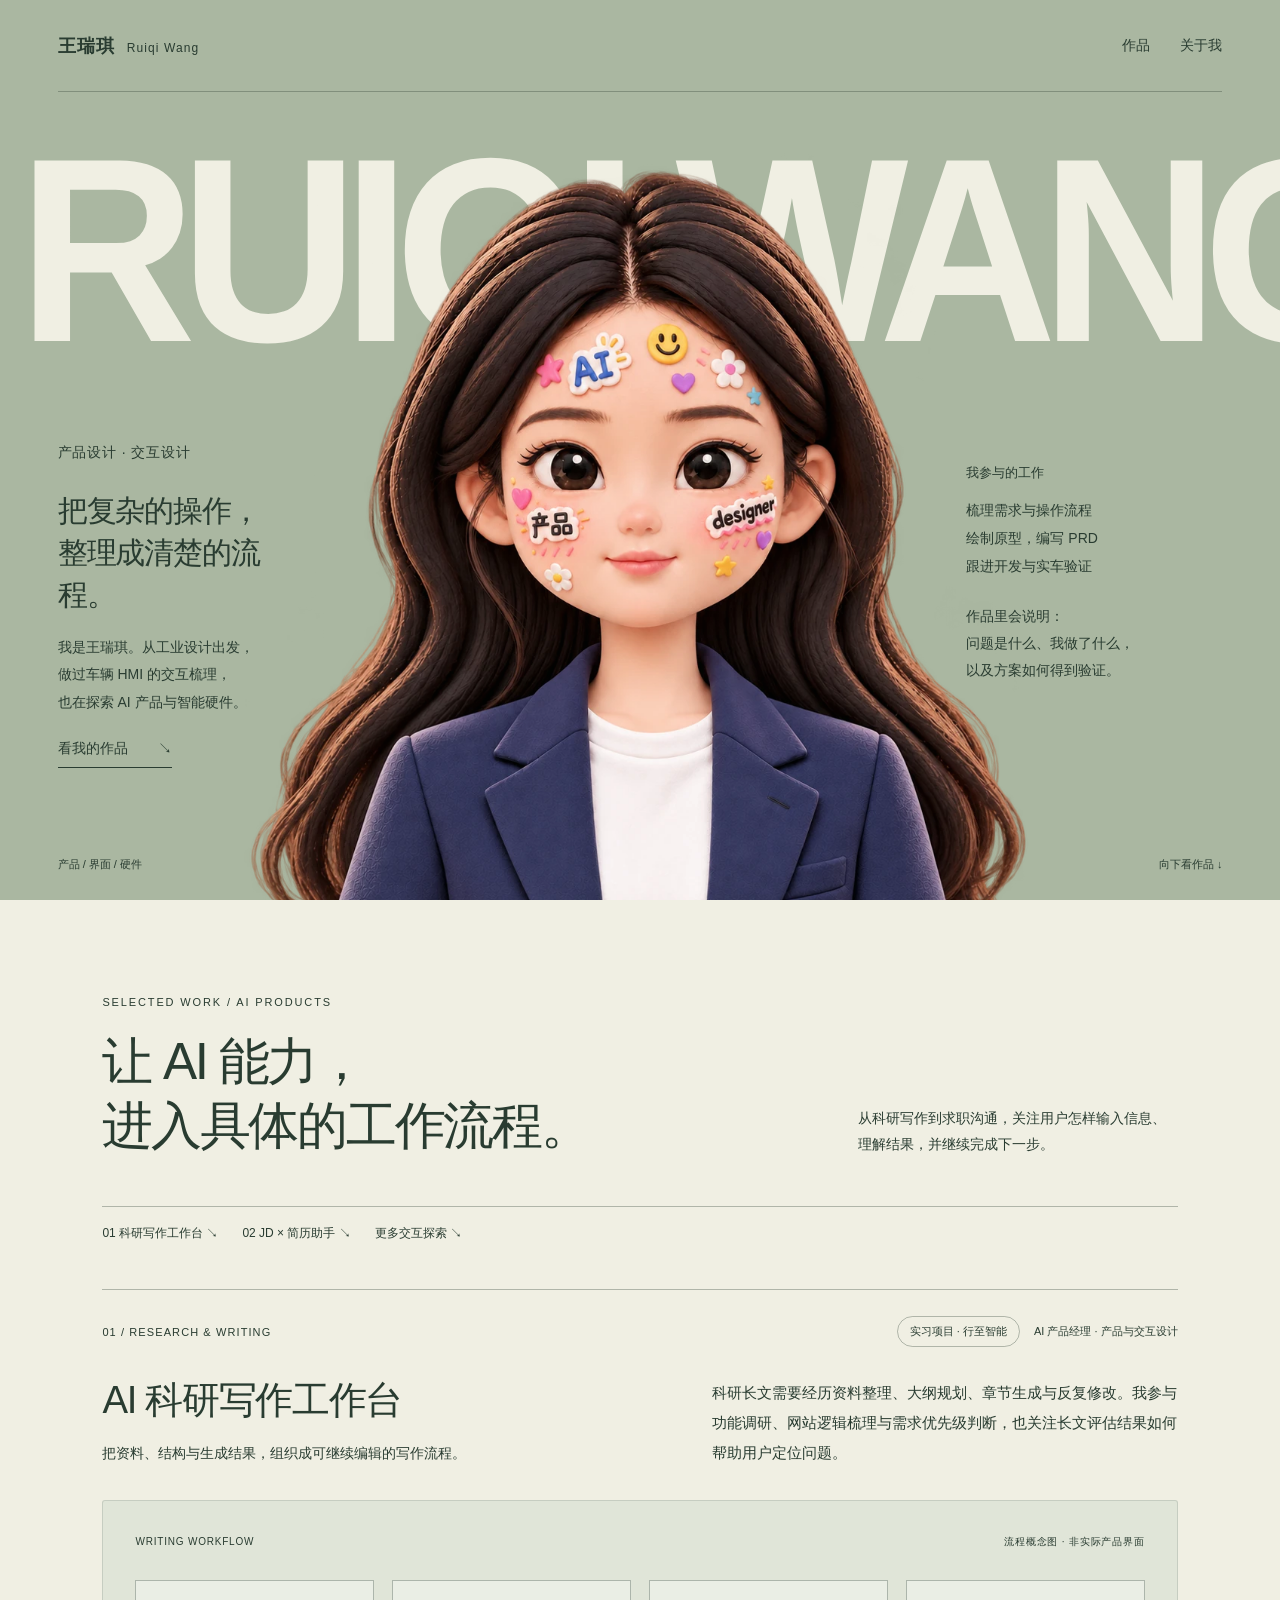
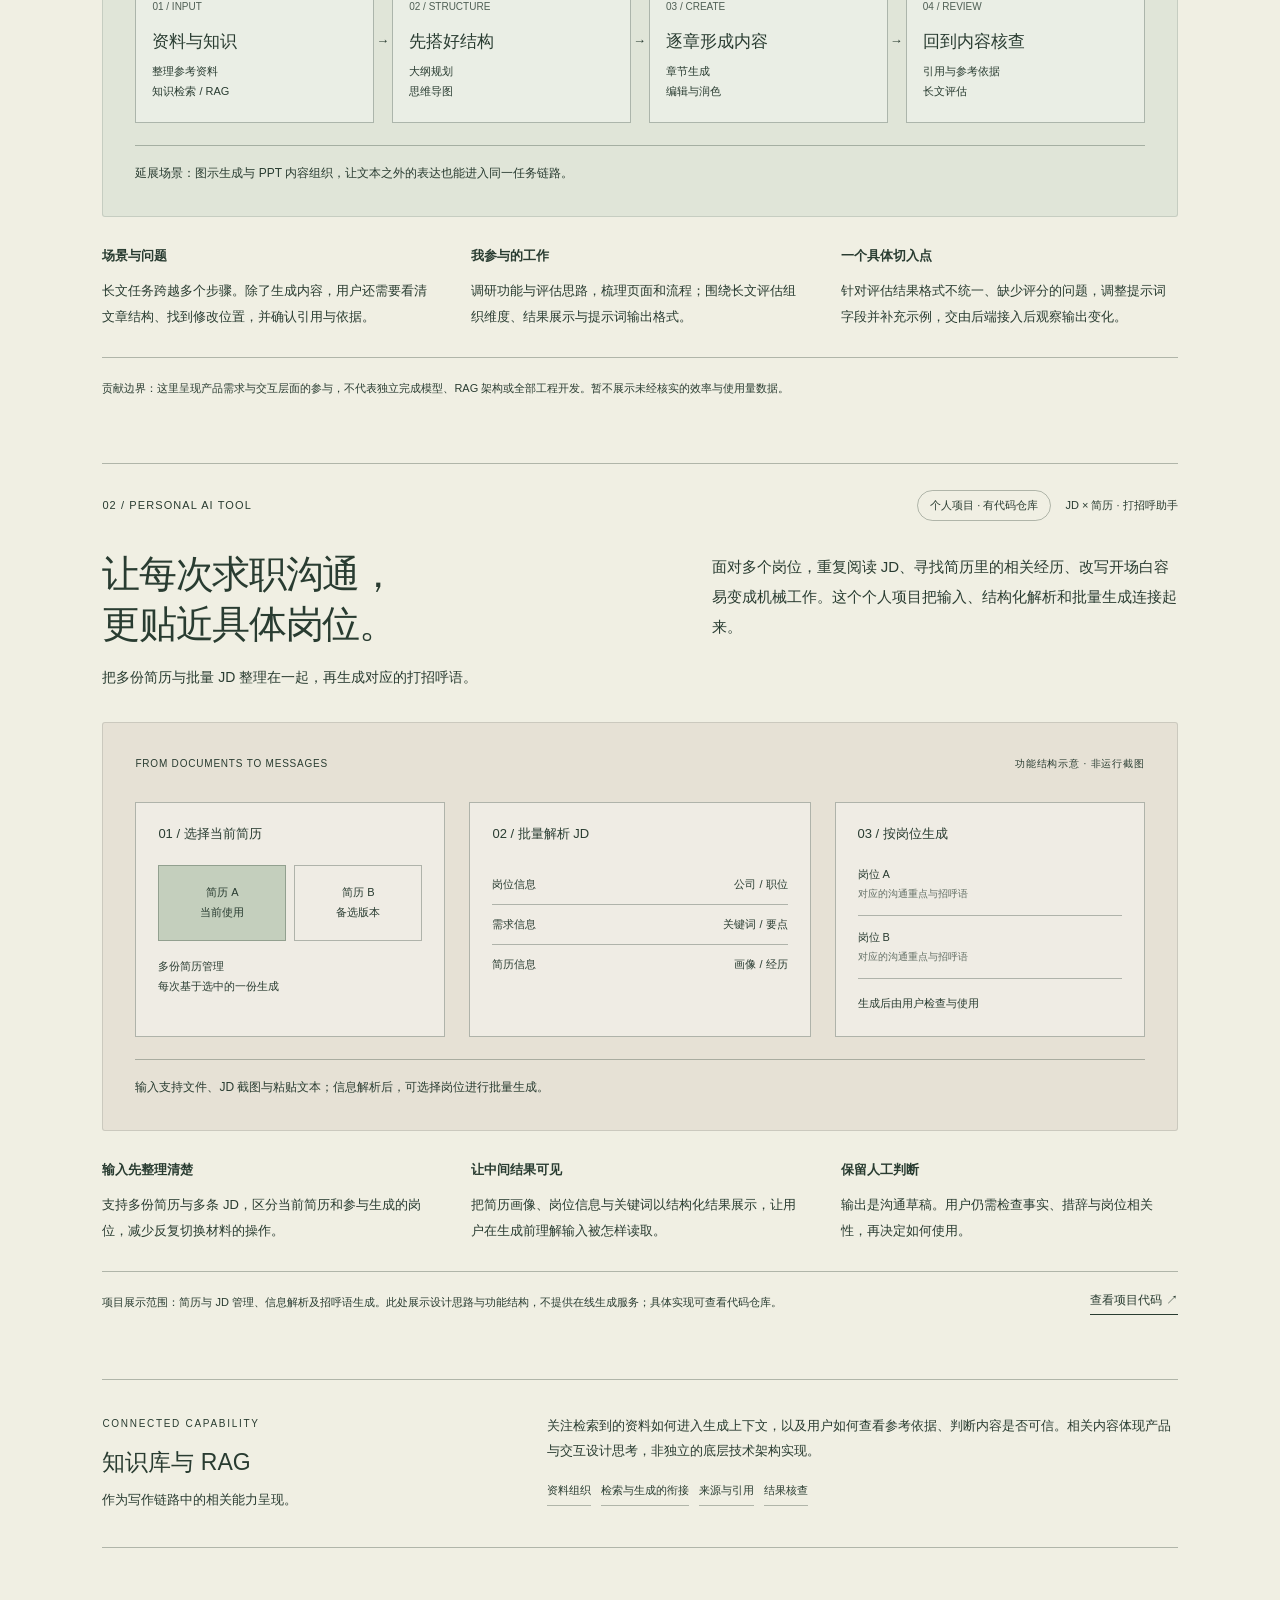
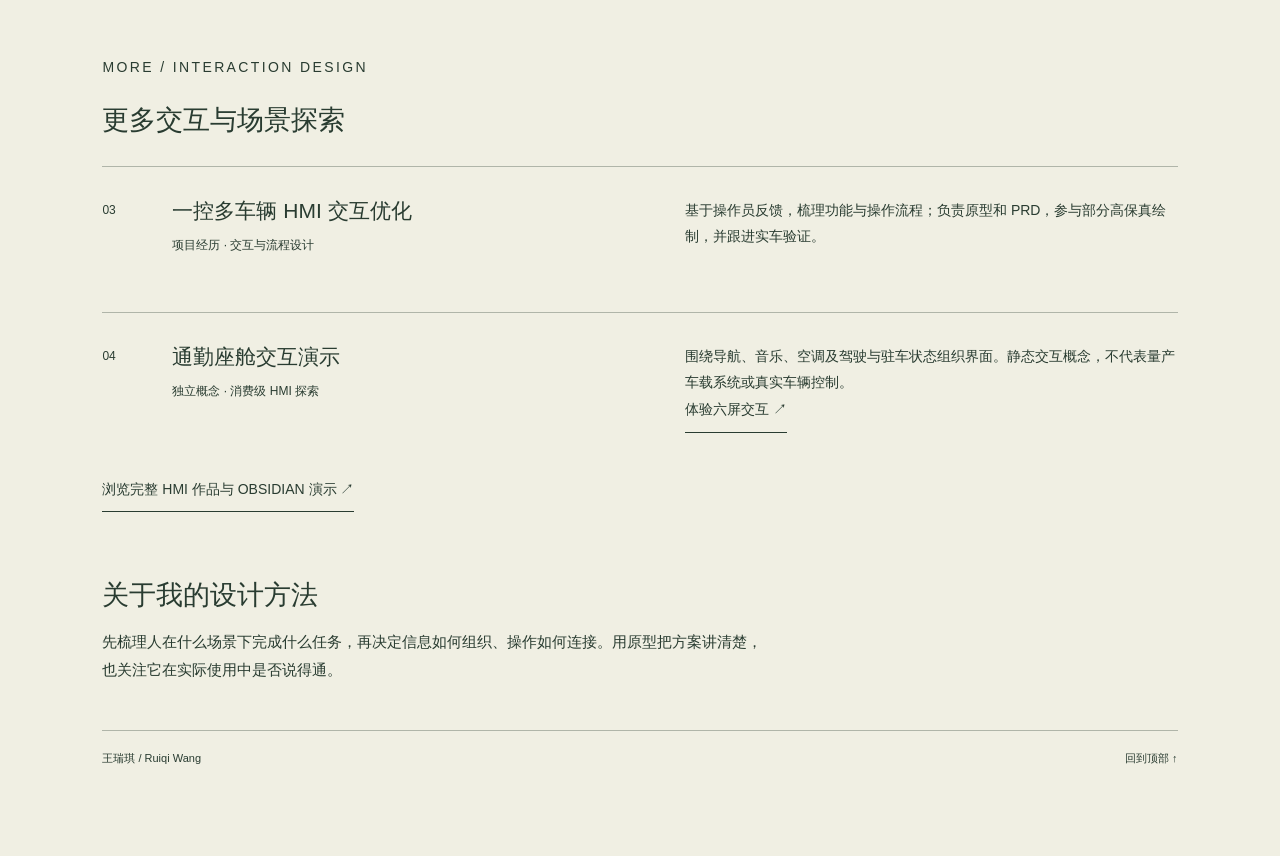
==== commit 666b91db: "Publish approved AI portfolio homepage while preserving HMI demos" ====
--- a/index.html
+++ b/index.html
@@ -1,203 +1,44 @@
 <!doctype html>
-<html lang="zh-CN">
-<head>
-  <meta charset="utf-8">
-  <meta name="viewport" content="width=device-width, initial-scale=1">
-  <meta name="theme-color" content="#f5f5f7">
-  <meta name="description" content="王瑞琪的产品与交互设计作品集。2027 届北京理工大学设计学硕士，关注车载 HMI、AI 产品与复杂任务体验。">
-  <title>王瑞琪 · 产品与交互设计作品集</title>
-  <link rel="icon" href="./assets/favicon.svg" type="image/svg+xml">
-  <link rel="stylesheet" href="./portfolio.css">
-  <script src="./motion.js" defer></script>
-  <script src="./portfolio.js" defer></script>
-  <script src="./obsidian-embed.js" defer></script>
-</head>
-<body>
-  <a class="skip-link" href="#main">跳转到内容</a>
-  <svg class="icon-defs" aria-hidden="true" xmlns="http://www.w3.org/2000/svg"><defs>
-    <symbol id="arrow" viewBox="0 0 24 24"><path d="M5 12h14M13 6l6 6-6 6"/></symbol>
-    <symbol id="arrow-up" viewBox="0 0 24 24"><path d="M6 18 18 6M6 6h12v12"/></symbol>
-    <symbol id="chevron" viewBox="0 0 24 24"><path d="m9 5 7 7-7 7"/></symbol>
-    <symbol id="close" viewBox="0 0 24 24"><path d="m6 6 12 12M18 6 6 18"/></symbol>
-    <symbol id="overview" viewBox="0 0 24 24"><rect x="3" y="4" width="18" height="16" rx="3"/><path d="M3 10h18M11 10v10"/></symbol>
-    <symbol id="navigation" viewBox="0 0 24 24"><path d="m12 3 8 18-8-5-8 5Z"/></symbol>
-    <symbol id="vehicle" viewBox="0 0 24 24"><path d="m5 9 2-5h10l2 5M4 10h16v9H4zM7 19v2m10-2v2M4 14h3m10 0h3"/><path d="M9 16h6"/></symbol>
-    <symbol id="climate" viewBox="0 0 24 24"><path d="M12 2v20M3.34 7l17.32 10M3.34 17 20.66 7M9 4l3 3 3-3M9 20l3-3 3 3M3.5 10.5l4.1-1.1-1.1-4.1M20.5 13.5l-4.1 1.1 1.1 4.1M6.5 18.7l1.1-4.1-4.1-1.1M17.5 5.3l-1.1 4.1 4.1 1.1"/></symbol>
-    <symbol id="media" viewBox="0 0 24 24"><path d="M9 17V5l11-2v12M9 8l11-2"/><ellipse cx="6" cy="18" rx="3" ry="2.5"/><ellipse cx="17" cy="16" rx="3" ry="2.5"/></symbol>
-    <symbol id="charging" viewBox="0 0 24 24"><path d="m13 2-9 12h7l-1 8 10-13h-8Z"/></symbol>
-  </defs></svg>
+<html lang="zh-CN"><head><meta charset="UTF-8"><meta name="viewport" content="width=device-width,initial-scale=1"><title>王瑞琪 · AI 产品与交互作品集</title><meta name="description" content="王瑞琪的 AI 产品与交互设计作品集：科研写作工作台、JD × 简历助手，以及车载 HMI 交互探索。"><link rel="icon" href="./assets/favicon.svg" type="image/svg+xml"><style>
+:root{--sage:#aab7a1;--ink:#293c31;--cream:#f0efe3;--line:rgba(41,60,49,.32)}*{box-sizing:border-box}html{scroll-behavior:smooth}body{margin:0;color:var(--ink);background:var(--cream);font-family:Arial,"Noto Sans CJK SC","Microsoft YaHei",sans-serif}a{color:inherit;text-decoration:none}a:focus-visible,button:focus-visible{outline:3px solid var(--ink);outline-offset:7px}.hero{background:var(--sage);position:relative;isolation:isolate;overflow:hidden;min-height:820px;height:100svh;max-height:1100px;padding:0 4.5vw}header{height:92px;border-bottom:1px solid var(--line);display:flex;align-items:center;justify-content:space-between;font-size:14px;position:relative;z-index:5}.brand{font-weight:600;font-size:18px;letter-spacing:.06em}.brand span{font-weight:400;font-size:12px;margin-left:12px}nav{display:flex;gap:30px}.composition{position:absolute;inset:92px 0 0}.name{position:absolute;top:5%;left:1.4%;width:97.2%;margin:0;line-height:.9;color:var(--cream);font-size:clamp(130px,20.5vw,340px);font-weight:700;letter-spacing:-.065em;white-space:nowrap;transform:scaleX(.94);transform-origin:left center;z-index:0}.portrait{position:absolute;bottom:0;left:50%;transform:translateX(-50%);width:min(64%,1000px);height:auto;top:0;bottom:auto;z-index:1;display:flex;justify-content:center;align-items:flex-start;pointer-events:none}.placeholder{width:100%;height:100%;position:relative;display:grid;place-items:center}.placeholder:before{content:"";position:absolute;width:46%;height:39%;top:3%;border:1px dashed rgba(41,60,49,.45);border-radius:48% 48% 45% 45%}.placeholder:after{content:"";position:absolute;inset:38% 2% -16%;border:1px dashed rgba(41,60,49,.45);border-radius:44% 44% 0 0}.placeholder-copy{position:relative;z-index:1;text-align:center;font-size:13px;line-height:1.9;background:var(--sage);padding:15px;max-width:250px}.placeholder-copy strong{font-size:16px;font-weight:500;display:block}.portrait img{display:block;height:auto;width:100%;max-width:none;flex:none}.side{position:absolute;z-index:3;top:43%;width:20%;max-width:280px}.intro{left:4.5%}.detail{right:4.5%;top:46%}.eyebrow{font-size:12px;letter-spacing:.06em;margin:0 0 23px}.intro h2{font-size:clamp(26px,2.35vw,38px);font-weight:500;line-height:1.4;margin:0 0 18px;letter-spacing:-.035em}.intro p,.detail p{font-size:14px;line-height:1.95;margin:0 0 23px}.detail h2{font-size:13px;font-weight:500;margin:0 0 14px}.detail ul{padding:0;list-style:none;margin:0 0 23px;font-size:14px;line-height:2}.text-link{display:inline-flex;gap:30px;align-items:center;border-bottom:1px solid var(--ink);padding:0 0 9px;font-size:14px}.footerline{position:absolute;bottom:28px;left:4.5%;right:4.5%;display:flex;justify-content:space-between;font-size:11px;z-index:3}.works{padding:72px 8vw 90px;max-width:1500px;margin:auto}.works h2{font-weight:500;font-size:30px;margin:0 0 12px}.works>p{font-size:14px;line-height:1.8}.project{display:grid;grid-template-columns:50px 1fr 1fr;gap:20px;padding:30px 0;border-top:1px solid var(--line);margin-top:28px}.project h3{margin:0 0 10px;font-size:21px;font-weight:500}.project p{margin:0;font-size:14px;line-height:1.9}.number{font-size:12px;padding-top:6px}.project small{font-size:12px}.review{border-top:1px solid var(--line);padding-top:20px;margin-top:40px;font-size:12px;line-height:1.9}.review strong{font-weight:600}.about{margin-top:55px;max-width:670px}.about p{line-height:1.9;font-size:15px}@media(min-width:1700px){.name{font-size:350px}.composition{max-width:1900px;margin:auto}.side{width:20%}}@media(max-width:1000px){.hero{height:auto;min-height:0;max-height:none;padding:0 24px}header{height:76px}.brand{font-size:16px}.brand span{display:none}nav{font-size:12px;gap:21px}.composition{position:relative;inset:auto;display:grid;grid-template-columns:1fr;min-height:0;padding-top:42px}.name{font-size:21vw;top:42px;left:-10px;width:calc(100% + 20px);transform:none;letter-spacing:-.065em}.portrait{position:relative;left:50%;top:auto;bottom:auto;transform:translateX(-50%);width:calc(100% + 48px);height:clamp(420px,66vw,580px);margin-top:8px;grid-row:1;overflow:hidden}.portrait img{width:clamp(480px,82vw,800px);height:auto;margin-top:-12px}.placeholder-copy{font-size:11px;max-width:210px}.placeholder-copy strong{font-size:14px}.placeholder:before{width:40%;top:3%}.placeholder:after{inset:38% 5% -3%}.side{position:relative;inset:auto;max-width:none;width:100%;z-index:3}.intro{padding-top:30px}.eyebrow{font-size:11px;margin:0 0 16px}.intro h2{font-size:29px;max-width:320px}.intro p{max-width:340px}.detail{border-top:1px solid var(--line);padding-top:25px;margin-top:32px;display:grid;grid-template-columns:1fr 1fr;gap:0 15px}.detail h2{grid-column:1/-1}.detail ul{font-size:12px}.detail p{font-size:12px}.footerline{position:relative;inset:auto;padding:24px 0;font-size:10px;border-top:1px solid var(--line);margin-top:5px}.works{padding:48px 24px}.works h2{font-size:26px}.project{grid-template-columns:25px 1fr;gap:12px}.project>p{grid-column:2}.project h3{font-size:19px}}@media(prefers-reduced-motion:reduce){html{scroll-behavior:auto}}
 
-  <header class="site-header">
-    <div class="header-inner">
-      <a class="brand" href="#top" aria-label="王瑞琪，返回顶部">王瑞琪<span>RUIQI WANG</span></a>
-      <nav aria-label="主导航">
-        <a href="#work">作品</a>
-        <a href="#about">关于</a>
-        <a class="nav-demo" href="#hmi-showroom" data-showroom-view="overview">体验 HMI</a>
-      </nav>
-    </div>
-  </header>
+/* AI project extension; hero rules above are preserved. */
+.ai-work{max-width:1500px;margin:auto;padding:96px 8vw 72px}.section-kicker{font-size:11px;letter-spacing:.17em;text-transform:uppercase;margin:0 0 22px}.ai-heading{display:flex;justify-content:space-between;gap:40px;align-items:end;margin-bottom:48px}.ai-heading h2{font-size:clamp(34px,4vw,58px);font-weight:500;letter-spacing:-.045em;line-height:1.25;margin:0}.ai-heading>p{font-size:14px;line-height:1.9;max-width:320px;margin:0}.ai-index{display:flex;gap:24px;flex-wrap:wrap;border-top:1px solid var(--line);padding:18px 0 42px;font-size:12px}.ai-index a{border-bottom:1px solid transparent;padding-bottom:4px}.ai-index a:hover{border-color:var(--ink)}.ai-case{scroll-margin-top:24px;border-top:1px solid var(--line);padding-top:26px;margin-bottom:64px}.case-meta{display:flex;align-items:center;gap:14px;flex-wrap:wrap;font-size:11px;margin-bottom:28px}.case-meta .case-no{margin-right:auto;font-variant-numeric:tabular-nums;letter-spacing:.1em}.pill{border:1px solid var(--line);border-radius:40px;padding:7px 12px}.ai-case-head{display:grid;grid-template-columns:1.2fr 1fr;gap:50px;align-items:start;margin-bottom:32px}.ai-case-head h3{font-weight:500;font-size:clamp(28px,3vw,43px);line-height:1.3;letter-spacing:-.035em;margin:0 0 15px}.case-sub{font-size:14px;line-height:1.9;margin:0;max-width:460px}.case-lead{margin:3px 0 0;font-size:15px;line-height:2}.diagram{border-radius:3px;padding:32px;background:#e0e5d8;border:1px solid rgba(41,60,49,.14);overflow:hidden}.diagram-label{display:flex;justify-content:space-between;gap:18px;font-size:10px;letter-spacing:.08em;margin-bottom:30px;line-height:1.7}.flow{display:grid;grid-template-columns:repeat(4,minmax(0,1fr));gap:18px}.flow-node{position:relative;min-height:126px;border:1px solid var(--line);padding:20px 16px;background:rgba(255,255,255,.32)}.flow-node:not(:last-child):after{content:'→';position:absolute;right:-16px;top:52px;font-size:13px}.flow-node small{font-size:10px;opacity:.8;display:block;margin-bottom:18px}.flow-node strong{display:block;font-weight:500;font-size:17px;margin-bottom:9px}.flow-node p{font-size:11px;line-height:1.8;margin:0}.flow-caption{font-size:12px;line-height:1.8;margin:22px 0 0;border-top:1px solid var(--line);padding-top:17px}.case-details{display:grid;grid-template-columns:repeat(3,minmax(0,1fr));gap:32px;padding:30px 0 0}.case-details h4{font-size:13px;font-weight:600;margin:0 0 13px}.case-details p{font-size:13px;line-height:1.95;margin:0}.case-foot{display:flex;justify-content:space-between;gap:28px;align-items:start;border-top:1px solid var(--line);padding-top:20px;margin-top:28px}.case-foot p{font-size:11px;line-height:1.9;max-width:720px;margin:0}.case-foot a{font-size:12px;white-space:nowrap;border-bottom:1px solid var(--ink);padding-bottom:5px}.jd-diagram{background:#e6e1d5}.jd-board{display:grid;grid-template-columns:1fr 1.1fr 1fr;gap:24px;align-items:stretch}.jd-column{border:1px solid var(--line);padding:22px;background:rgba(255,255,255,.35);min-width:0}.jd-column h4{font-size:13px;margin:0 0 22px;font-weight:500}.doc-stack{display:flex;gap:8px;margin-bottom:16px}.doc{border:1px solid var(--line);padding:17px 10px;width:50%;font-size:11px;text-align:center;line-height:1.8}.doc.selected{background:#c4cfbd}.mini-note{font-size:11px;line-height:1.8;margin:0}.field{display:flex;justify-content:space-between;gap:10px;padding:12px 0;border-bottom:1px solid var(--line);font-size:11px}.field:last-child{border-bottom:0}.output-row{border-bottom:1px solid var(--line);padding:12px 0;font-size:11px;line-height:1.8}.output-row:first-of-type{padding-top:0}.output-row span{display:block;opacity:.7;font-size:10px}.related{display:grid;grid-template-columns:1fr 1.6fr;gap:50px;padding:34px 0;border-top:1px solid var(--line);border-bottom:1px solid var(--line)}.related h3{font-size:23px;font-weight:500;margin:0 0 10px}.related p{font-size:13px;line-height:1.9;margin:0}.related .section-kicker{font-size:10px;margin-bottom:14px}.related-tags{display:flex;flex-wrap:wrap;gap:10px;margin-top:20px}.related-tags span{font-size:11px;border-bottom:1px solid var(--line);padding-bottom:7px}.other-work{padding-top:35px}.other-work h2{font-size:27px}.about{margin-top:65px}.review{color:#536051}.endline{display:flex;justify-content:space-between;margin-top:45px;padding-top:20px;border-top:1px solid var(--line);font-size:11px}
+@media(max-width:1000px){.ai-work{padding:56px 24px 32px}.ai-heading{display:block;margin-bottom:30px}.ai-heading>p{margin-top:24px;max-width:520px}.ai-case-head{gap:28px}.diagram{padding:24px}.flow{gap:12px}.flow-node{padding:16px 12px}.flow-node:not(:last-child):after{right:-12px}.jd-board{gap:12px}.jd-column{padding:16px}.case-details{gap:24px}.related{gap:28px}}
+@media(max-width:640px){.ai-case-head{grid-template-columns:1fr;gap:18px}.ai-heading h2{font-size:36px}.ai-index{gap:17px;font-size:11px;padding-bottom:30px}.case-meta{gap:8px}.case-meta .case-no{width:100%;margin-bottom:7px}.diagram{padding:20px 16px}.diagram-label{display:block;margin-bottom:20px}.diagram-label span{display:block;margin-top:6px}.flow{grid-template-columns:1fr 1fr;gap:12px}.flow-node:not(:last-child):after{content:none}.flow-node{min-height:140px}.flow-node strong{font-size:16px}.case-details{grid-template-columns:1fr;gap:23px}.case-foot{flex-direction:column;gap:16px}.jd-board{grid-template-columns:1fr}.jd-column{padding:20px}.jd-column h4{margin-bottom:15px}.related{grid-template-columns:1fr;gap:20px}.ai-case{margin-bottom:48px}.endline{gap:20px;font-size:10px}}
 
-  <main id="main">
-    <section class="hero" id="top" aria-labelledby="hero-title">
-      <div class="hero-copy section-container">
-        <p class="eyebrow hero-identity">王瑞琪｜北京理工大学设计学硕士 · 2027 届</p>
-        <p class="hero-specialties">车辆 HMI × AI 产品 × 交互设计</p>
-        <h1 id="hero-title"><span class="hero-phrase">理解出行场景，</span><wbr><span class="hero-phrase">定义座舱体验。</span></h1>
-        <p class="hero-description">从需求梳理、功能设计到交互原型与实车验证，让车内交互更清晰、易用。</p>
-        <div class="hero-actions">
-          <a class="button button-primary" href="#hmi-showroom" data-showroom-view="overview">体验 HMI</a>
-          <a class="text-link" href="#work">浏览作品 <svg class="icon"><use href="#chevron"/></svg></a>
-        </div>
-      </div>
+</style></head><body>
+<section class="hero" id="top" aria-label="个人介绍"><header><a class="brand" href="#top">王瑞琪<span>Ruiqi Wang</span></a><nav aria-label="主要导航"><a href="#work">作品</a><a href="#about">关于我</a></nav></header><div class="composition"><h1 class="name" aria-label="Ruiqi Wang">RUIQI WANG</h1><div class="portrait"><img src="./assets/ruiqi-portrait-hero.webp" width="1086" height="1448" alt="王瑞琪的 AI 卡通个人形象，大幅近景，长发、蓝色西装和设计主题贴纸"></div><div class="side intro"><p class="eyebrow">产品设计 · 交互设计</p><h2>把复杂的操作，<br>整理成清楚的流程。</h2><p>我是王瑞琪。从工业设计出发，<br>做过车辆 HMI 的交互梳理，<br>也在探索 AI 产品与智能硬件。</p><a class="text-link" href="#work">看我的作品 <span aria-hidden="true">↘</span></a></div><div class="side detail"><h2>我参与的工作</h2><ul><li>梳理需求与操作流程</li><li>绘制原型，编写 PRD</li><li>跟进开发与实车验证</li></ul><p>作品里会说明：<br>问题是什么、我做了什么，<br>以及方案如何得到验证。</p></div></div><div class="footerline"><span>产品 / 界面 / 硬件</span><span>向下看作品 ↓</span></div></section>
+<main>
+<section class="ai-work" id="work" aria-labelledby="work-title">
+<p class="section-kicker">Selected work / AI products</p>
+<div class="ai-heading"><h2 id="work-title">让 AI 能力，<br>进入具体的工作流程。</h2><p>从科研写作到求职沟通，关注用户怎样输入信息、理解结果，并继续完成下一步。</p></div>
+<nav class="ai-index" aria-label="作品目录"><a href="#ai-writing">01 科研写作工作台 ↘</a><a href="#jd-assistant">02 JD × 简历助手 ↘</a><a href="#other-work">更多交互探索 ↘</a></nav>
+<article class="ai-case" id="ai-writing">
+<div class="case-meta"><span class="case-no">01 / RESEARCH & WRITING</span><span class="pill">实习项目 · 行至智能</span><span>AI 产品经理 · 产品与交互设计</span></div>
+<div class="ai-case-head"><div><h3>AI 科研写作工作台</h3><p class="case-sub">把资料、结构与生成结果，组织成可继续编辑的写作流程。</p></div><p class="case-lead">科研长文需要经历资料整理、大纲规划、章节生成与反复修改。我参与功能调研、网站逻辑梳理与需求优先级判断，也关注长文评估结果如何帮助用户定位问题。</p></div>
+<div class="diagram" role="img" aria-label="科研写作流程示意：资料与知识检索、大纲与思维导图、章节生成与润色、引用与长文评估。这是作品集概念图，不是产品截图。">
+<div class="diagram-label">WRITING WORKFLOW<span>流程概念图 · 非实际产品界面</span></div>
+<div class="flow"><div class="flow-node"><small>01 / INPUT</small><strong>资料与知识</strong><p>整理参考资料<br>知识检索 / RAG</p></div><div class="flow-node"><small>02 / STRUCTURE</small><strong>先搭好结构</strong><p>大纲规划<br>思维导图</p></div><div class="flow-node"><small>03 / CREATE</small><strong>逐章形成内容</strong><p>章节生成<br>编辑与润色</p></div><div class="flow-node"><small>04 / REVIEW</small><strong>回到内容核查</strong><p>引用与参考依据<br>长文评估</p></div></div>
+<p class="flow-caption">延展场景：图示生成与 PPT 内容组织，让文本之外的表达也能进入同一任务链路。</p></div>
+<div class="case-details"><div><h4>场景与问题</h4><p>长文任务跨越多个步骤。除了生成内容，用户还需要看清文章结构、找到修改位置，并确认引用与依据。</p></div><div><h4>我参与的工作</h4><p>调研功能与评估思路，梳理页面和流程；围绕长文评估组织维度、结果展示与提示词输出格式。</p></div><div><h4>一个具体切入点</h4><p>针对评估结果格式不统一、缺少评分的问题，调整提示词字段并补充示例，交由后端接入后观察输出变化。</p></div></div>
+<div class="case-foot"><p>贡献边界：这里呈现产品需求与交互层面的参与，不代表独立完成模型、RAG 架构或全部工程开发。暂不展示未经核实的效率与使用量数据。</p></div>
+</article>
+<article class="ai-case" id="jd-assistant">
+<div class="case-meta"><span class="case-no">02 / PERSONAL AI TOOL</span><span class="pill">个人项目 · 有代码仓库</span><span>JD × 简历 · 打招呼助手</span></div>
+<div class="ai-case-head"><div><h3>让每次求职沟通，<br>更贴近具体岗位。</h3><p class="case-sub">把多份简历与批量 JD 整理在一起，再生成对应的打招呼语。</p></div><p class="case-lead">面对多个岗位，重复阅读 JD、寻找简历里的相关经历、改写开场白容易变成机械工作。这个个人项目把输入、结构化解析和批量生成连接起来。</p></div>
+<div class="diagram jd-diagram" role="img" aria-label="JD 简历助手流程示意：管理多份简历并选择当前版本，解析批量 JD，生成每个岗位的打招呼语。此图为功能结构示意，不是运行截图。">
+<div class="diagram-label">FROM DOCUMENTS TO MESSAGES<span>功能结构示意 · 非运行截图</span></div>
+<div class="jd-board"><div class="jd-column"><h4>01 / 选择当前简历</h4><div class="doc-stack"><div class="doc selected">简历 A<br>当前使用</div><div class="doc">简历 B<br>备选版本</div></div><p class="mini-note">多份简历管理<br>每次基于选中的一份生成</p></div><div class="jd-column"><h4>02 / 批量解析 JD</h4><div class="field"><span>岗位信息</span><span>公司 / 职位</span></div><div class="field"><span>需求信息</span><span>关键词 / 要点</span></div><div class="field"><span>简历信息</span><span>画像 / 经历</span></div></div><div class="jd-column"><h4>03 / 按岗位生成</h4><div class="output-row">岗位 A<span>对应的沟通重点与招呼语</span></div><div class="output-row">岗位 B<span>对应的沟通重点与招呼语</span></div><p class="mini-note" style="margin-top:15px">生成后由用户检查与使用</p></div></div>
+<p class="flow-caption">输入支持文件、JD 截图与粘贴文本；信息解析后，可选择岗位进行批量生成。</p></div>
+<div class="case-details"><div><h4>输入先整理清楚</h4><p>支持多份简历与多条 JD，区分当前简历和参与生成的岗位，减少反复切换材料的操作。</p></div><div><h4>让中间结果可见</h4><p>把简历画像、岗位信息与关键词以结构化结果展示，让用户在生成前理解输入被怎样读取。</p></div><div><h4>保留人工判断</h4><p>输出是沟通草稿。用户仍需检查事实、措辞与岗位相关性，再决定如何使用。</p></div></div>
+<div class="case-foot"><p>项目展示范围：简历与 JD 管理、信息解析及招呼语生成。此处展示设计思路与功能结构，不提供在线生成服务；具体实现可查看代码仓库。</p><a href="https://github.com/Ruiqi1213/jd-resume-assistant" target="_blank" rel="noopener noreferrer">查看项目代码 ↗</a></div>
+</article>
+<aside class="related"><div><p class="section-kicker">Connected capability</p><h3>知识库与 RAG</h3><p>作为写作链路中的相关能力呈现。</p></div><div><p>关注检索到的资料如何进入生成上下文，以及用户如何查看参考依据、判断内容是否可信。相关内容体现产品与交互设计思考，非独立的底层技术架构实现。</p><div class="related-tags"><span>资料组织</span><span>检索与生成的衔接</span><span>来源与引用</span><span>结果核查</span></div></div></aside>
+</section>
+<section class="works other-work" id="other-work"><p class="section-kicker">More / Interaction design</p><h2>更多交互与场景探索</h2><article class="project"><span class="number">03</span><div><h3>一控多车辆 HMI 交互优化</h3><small>项目经历 · 交互与流程设计</small></div><p>基于操作员反馈，梳理功能与操作流程；负责原型和 PRD，参与部分高保真绘制，并跟进实车验证。</p></article><article class="project"><span class="number">04</span><div><h3>通勤座舱交互演示</h3><small>独立概念 · 消费级 HMI 探索</small></div><p>围绕导航、音乐、空调及驾驶与驻车状态组织界面。静态交互概念，不代表量产车载系统或真实车辆控制。<br><a class="text-link" href="./hmi.html?view=overview" target="_blank" rel="noopener noreferrer">体验六屏交互 ↗</a></p></article>
+<p><a class="text-link" href="./hmi-portfolio.html">浏览完整 HMI 作品与 OBSIDIAN 演示 ↗</a></p>
+<section class="about" id="about"><h2>关于我的设计方法</h2><p>先梳理人在什么场景下完成什么任务，再决定信息如何组织、操作如何连接。用原型把方案讲清楚，也关注它在实际使用中是否说得通。</p></section>
 
-      <div class="showroom section-container" id="hmi-showroom" tabindex="-1" role="region" aria-labelledby="showroom-title">
-        <div class="showroom-heading"><h2 id="showroom-title">六个界面，一段从容的旅程。</h2><p>点击下方场景，原位切换；屏幕内也可以直接操作。</p></div>
-        <nav class="screen-nav" aria-label="HMI 六屏展厅">
-          <a href="./hmi.html?view=overview" data-preview-view="overview" aria-controls="hmi-preview" class="active" aria-current="page"><svg class="icon"><use href="#overview"/></svg><span>座舱总览</span><small>Overview</small></a>
-          <a href="./hmi.html?view=navigation" data-preview-view="navigation" aria-controls="hmi-preview"><svg class="icon"><use href="#navigation"/></svg><span>导航</span><small>Navigation</small></a>
-          <a href="./hmi.html?view=vehicle" data-preview-view="vehicle" aria-controls="hmi-preview"><svg class="icon"><use href="#vehicle"/></svg><span>车辆状态</span><small>Vehicle</small></a>
-          <a href="./hmi.html?view=climate" data-preview-view="climate" aria-controls="hmi-preview"><svg class="icon"><use href="#climate"/></svg><span>空调舒适</span><small>Climate</small></a>
-          <a href="./hmi.html?view=media" data-preview-view="media" aria-controls="hmi-preview"><svg class="icon"><use href="#media"/></svg><span>音乐</span><small>Music</small></a>
-          <a href="./hmi.html?view=charging" data-preview-view="charging" aria-controls="hmi-preview"><svg class="icon"><use href="#charging"/></svg><span>充电</span><small>Charging</small></a>
-        </nav>
-        <figure class="screen-figure">
-          <div class="screen-stage" id="screen-stage">
-            <iframe id="hmi-preview" src="./hmi.html?view=overview&amp;embed=1" title="新通勤 HMI 座舱总览交互演示" width="1440" height="900" scrolling="no" loading="eager"></iframe>
-          </div>
-          <figcaption><span>新通勤 <span class="caption-divider">/</span> 车载 HMI 交互概念</span><a class="screen-full-link" data-full-demo href="./hmi.html?view=overview" target="_blank" rel="noopener">打开完整演示 <span>（新标签页）</span></a></figcaption>
-        </figure>
-      </div>
-    </section>
-
-    <section class="work-section section-container" id="work" aria-labelledby="work-title">
-      <div class="section-heading"><div><p class="eyebrow">SELECTED WORK</p><h2 id="work-title">让设计，具体可见。</h2></div><p>真实项目的思考。<br>独立概念的探索。</p></div>
-      <div class="filter-bar" role="group" aria-label="筛选作品">
-        <button class="filter active" type="button" data-filter="all" aria-pressed="true">全部 <span>06</span></button>
-        <button class="filter" type="button" data-filter="experience" aria-pressed="false">经历复盘 <span>03</span></button>
-        <button class="filter" type="button" data-filter="concept" aria-pressed="false">独立概念 <span>03</span></button>
-      </div>
-      <p class="sr-only" id="filter-status" aria-live="polite">展示全部 6 个项目</p>
-
-      <div class="projects-grid">
-        <article class="project commute-project project-wide" data-category="concept" id="project-commute">
-          <div class="commute-copy">
-            <div class="project-meta"><span class="tag">独立概念</span><span>01 / VEHICLE HMI</span></div>
-            <h3>新通勤。<span class="commute-title-sub">车载 HMI 交互设计</span></h3>
-            <p>从出发到抵达，连接座舱总览、导航、车辆、空调、音乐与充电，让信息与操作井然有序。</p>
-            <ul class="commute-scope" aria-label="项目设计范围"><li>六屏交互</li><li>驾驶与驻车模式</li><li>状态与操作反馈</li></ul>
-            <div class="project-actions"><a class="text-link" href="#hmi-showroom" data-showroom-view="overview">体验六屏交互</a><button class="text-link subtle-link" type="button" data-project="commute">概念说明 <span>＋</span></button></div>
-            <small class="project-disclosure">独立网页概念 · 非 Android 或车规实现</small>
-          </div>
-          <div class="vehicle-visual">
-            <div class="vehicle-preview-header">
-              <div><strong>车辆状态</strong><span>界面内容示意</span></div>
-              <span class="vehicle-demo-badge">演示数据</span>
-            </div>
-            <div class="vehicle-stage">
-              <div class="vehicle-fallback" aria-hidden="true"><span>新通勤</span><strong>车辆状态预览</strong></div>
-              <img class="vehicle-render" src="./assets/hmi-silver-car.png" alt="完整展示的无品牌银色概念旅行车，AI 辅助视觉" width="1774" height="887" loading="lazy">
-            </div>
-            <dl class="vehicle-preview-metrics" aria-label="车辆状态演示数据">
-              <div><dt>电量</dt><dd>68<span>%</span></dd></div>
-              <div><dt>续航</dt><dd>326<span>km</span></dd></div>
-              <div><dt>车锁状态</dt><dd class="vehicle-lock-status">已锁车</dd></div>
-            </dl>
-            <div class="vehicle-preview-footer"><span class="vehicle-visual-label">AI 辅助概念车辆视觉 · 非量产车型</span></div>
-          </div>
-        </article>
-
-        <article class="project obsidian-project project-wide" data-category="concept" id="project-obsidian" aria-labelledby="obsidian-title">
-          <div class="obsidian-summary">
-            <div class="obsidian-copy">
-              <div class="project-meta"><span class="tag">独立概念</span><span>02 / SMART COCKPIT</span></div>
-              <h3 id="obsidian-title">OBSIDIAN<span>智能座舱 HMI 概念设计</span></h3>
-              <p>面向中高端新能源汽车，以黑金配色建立清晰的信息层级。连接导航、多媒体、数字仪表、座舱舒适与个性化设置，探索从容的座舱交互。</p>
-              <ul class="obsidian-scope" aria-label="项目交互范围"><li>五大模块</li><li>双区温控与座椅</li><li>驾驶模式切换</li></ul>
-              <div class="project-actions">
-                <button class="obsidian-launch" type="button" id="obsidian-toggle" aria-expanded="false" aria-controls="obsidian-demo" hidden>在本页体验</button>
-                <button class="text-link" type="button" data-project="obsidian">概念说明 <span>＋</span></button>
-              </div>
-              <a class="obsidian-full-link" href="./obsidian/index.html" target="_blank" rel="noopener noreferrer">打开完整演示 <span>（新标签页）</span></a>
-              <small class="project-disclosure">个人独立概念 · 虚构数据演示 · 不控制真实车辆</small>
-            </div>
-            <figure class="obsidian-preview">
-              <img src="./obsidian/assets/navigation.png" alt="OBSIDIAN 原始导航概念视觉，黑金界面与城市路线示意" width="1672" height="941" loading="lazy" decoding="async">
-              <figcaption><span>导航 · 黑金信息层级</span><span>原始概念视觉预览</span></figcaption>
-            </figure>
-          </div>
-          <section class="obsidian-demo" id="obsidian-demo" aria-label="OBSIDIAN 交互演示" hidden>
-            <div class="obsidian-demo-bar"><div><strong>OBSIDIAN · 交互演示</strong><span id="obsidian-demo-status" role="status" aria-live="polite">点击体验后加载</span></div><button id="obsidian-close" type="button" aria-label="收起 OBSIDIAN 演示">收起演示 ×</button></div>
-            <div class="obsidian-mount" id="obsidian-mount"></div>
-            <p class="obsidian-demo-note">可在演示内滚动浏览；所有数据与操作均为模拟。本页不保存设置，收起后重置。</p>
-          </section>
-        </article>
-
-        <article class="project ai-project project-wide" data-category="experience" id="project-ai">
-          <div class="project-copy ai-copy">
-            <div class="project-meta"><span class="tag">经历复盘</span><span>03 / AI PRODUCT</span></div>
-            <h3>AI 智能写作台。<br>让思路，持续向前。</h3>
-            <p>连接大纲、知识检索与写作，<br class="desktop-br">让 AI 的能力成为连续的任务体验。</p>
-            <button class="text-link" type="button" data-project="ai">了解项目 <svg class="icon"><use href="#chevron"/></svg></button>
-          </div>
-          <button class="ai-visual" type="button" data-project="ai" aria-label="查看AI 智能写作台 AI 科研工作台项目详情">
-            <div class="ai-image-frame"><img src="./assets/ai-writing-concept.png" alt="AI 科研写作独立概念改版，展示大纲、正文编辑与引用核对；非实习原始交付" width="1586" height="992" loading="lazy"></div>
-          </button>
-          <p class="visual-disclosure">界面为另行制作的独立概念改版，非实习原始交付。</p>
-        </article>
-
-        <article class="project experience-project" data-category="experience" id="project-control">
-          <div class="project-copy">
-            <div class="project-meta"><span class="tag">经历复盘</span><span>04 / PROFESSIONAL HMI</span></div>
-            <h3>一控多车辆 HMI。<br>复杂任务，清楚呈现。</h3>
-            <p>从操作员反馈出发，重新梳理既有功能与信息层级。</p>
-            <button class="text-link" type="button" data-project="control">阅读复盘 <svg class="icon"><use href="#chevron"/></svg></button>
-          </div>
-          <button class="abstract-visual control-visual" type="button" data-project="control" aria-label="查看一控多车辆 HMI 改版经历复盘">
-            <div class="abstract-window" aria-hidden="true">
-              <div class="window-chrome"><i></i><i></i><i></i><span>工作概览</span></div>
-              <div class="work-layout"><div class="work-rail"><span class="selected"></span><span></span><span></span></div><div class="work-main"><span class="work-overline">当前任务</span><strong>信息，各就其位。</strong><div class="work-progress"><span></span></div><div class="work-lines"><i></i><i></i></div><div class="work-bottom"><span>任务阶段</span><span>使用频次</span><span>信息层级</span></div></div></div>
-            </div>
-            <span class="abstract-caption">通用信息组织示意 · 非原始系统界面</span>
-          </button>
-        </article>
-
-        <article class="project experience-project roles-project" data-category="experience" id="project-roles">
-          <div class="project-copy">
-            <div class="project-meta"><span class="tag">经历复盘</span><span>05 / INFORMATION DESIGN</span></div>
-            <h3>多角色 HMI。<br>不同视角，共同理解。</h3>
-            <p>区分共享信息与角色所需，建立角色、信息与屏幕的对应。</p>
-            <button class="text-link" type="button" data-project="roles">阅读复盘 <svg class="icon"><use href="#chevron"/></svg></button>
-          </div>
-          <button class="abstract-visual role-visual" type="button" data-project="roles" aria-label="查看多角色 HMI 信息架构项目详情">
-            <div class="role-composition" aria-hidden="true"><div class="role-sheet role-sheet-back"><span>角色 B</span><i></i><i></i><i></i></div><div class="role-sheet role-sheet-front"><span>角色 A</span><strong>共享信息</strong><div class="role-rule"></div><i></i><i></i><small>一致的信息基础</small></div><div class="role-join">＋</div></div>
-            <span class="abstract-caption">角色与信息关系示意 · 非原始系统界面</span>
-          </button>
-        </article>
-
-        <article class="project table-project project-wide" data-category="concept" id="project-table">
-          <button class="table-visual" type="button" data-project="table" aria-label="查看驻车随行工作台概念"><img src="./assets/parked-table-concept.png" width="593" height="449" alt="驻车随行工作台 AI 辅助概念图，展示可折叠桌面与收纳区域" loading="lazy"></button>
-          <div class="project-copy table-copy"><div class="project-meta"><span class="tag">独立概念</span><span>06 / PRODUCT EXPERIENCE</span></div><h3>停下来，<br>也可以从容展开。</h3><p>驻车随行工作台。探索后排短时工作中，桌面展开、小物就位与收拢携行的体验。</p><button class="text-link" type="button" data-project="table">看看概念 <svg class="icon"><use href="#chevron"/></svg></button><small class="project-disclosure">AI 辅助概念视觉 · 尚未工程验证</small></div>
-        </article>
-      </div>
-    </section>
-
-    <section class="about-section" id="about" aria-labelledby="about-title">
-      <div class="section-container about-grid">
-        <div class="about-heading">
-          <p class="eyebrow">ABOUT RUIQI</p>
-          <h2 id="about-title">理解人。<br>也理解复杂性。</h2>
-          <div class="about-profile">
-            <img class="about-portrait" src="./assets/ruiqi-portrait.png" alt="王瑞琪的个人插画头像" width="1027" height="1531" loading="lazy" decoding="async">
-            <p class="about-name">王瑞琪 <span>Ruiqi Wang</span></p>
-          </div>
-        </div>
-        <div class="about-content"><p class="about-intro">工业设计的训练，让我习惯从场景、动作与限制条件看问题。</p><p>现在，我把这套思考延伸到 AI 产品与车载 HMI，关注复杂任务怎样被清楚表达，以及用户怎样把下一步做下去。</p><dl class="about-facts"><div><dt>教育背景</dt><dd>北京理工大学 · 设计学硕士在读 · 2027 届</dd></div><div><dt>学业荣誉</dt><dd>北京理工大学特等学业奖学金</dd></div><div><dt>设计实践</dt><dd>需求梳理 · PRD · 交互原型</dd></div></dl><div class="pdf-download"><a class="button button-outline" href="./assets/ruiqi-resume.pdf" download="王瑞琪-个人简历.pdf">下载个人简历 <svg class="icon"><use href="#arrow-up"/></svg></a><small>个人简历 · PDF 格式</small></div></div>
-      </div>
-    </section>
-  </main>
-
-  <footer class="site-footer section-container"><span>王瑞琪 · 产品与交互设计</span><span>SELECTED PORTFOLIO / 2026</span><a href="#top">回到顶部 ↑</a></footer>
-  <dialog class="project-dialog" id="project-dialog" aria-labelledby="dialog-title"><div class="dialog-topbar"><span id="dialog-category">项目详情</span><button class="close-dialog" type="button" aria-label="关闭项目详情"><span>关闭</span><svg class="icon"><use href="#close"/></svg></button></div><div class="dialog-scroll"><div id="dialog-content"></div><div class="dialog-footer"><span>王瑞琪 · 项目与设计思考</span><button class="text-link close-dialog" type="button">返回作品 <svg class="icon"><use href="#arrow"/></svg></button></div></div></dialog>
-</body>
-</html>
+<div class="endline"><span>王瑞琪 / Ruiqi Wang</span><a href="#top">回到顶部 ↑</a></div>
+</section></main></body></html>
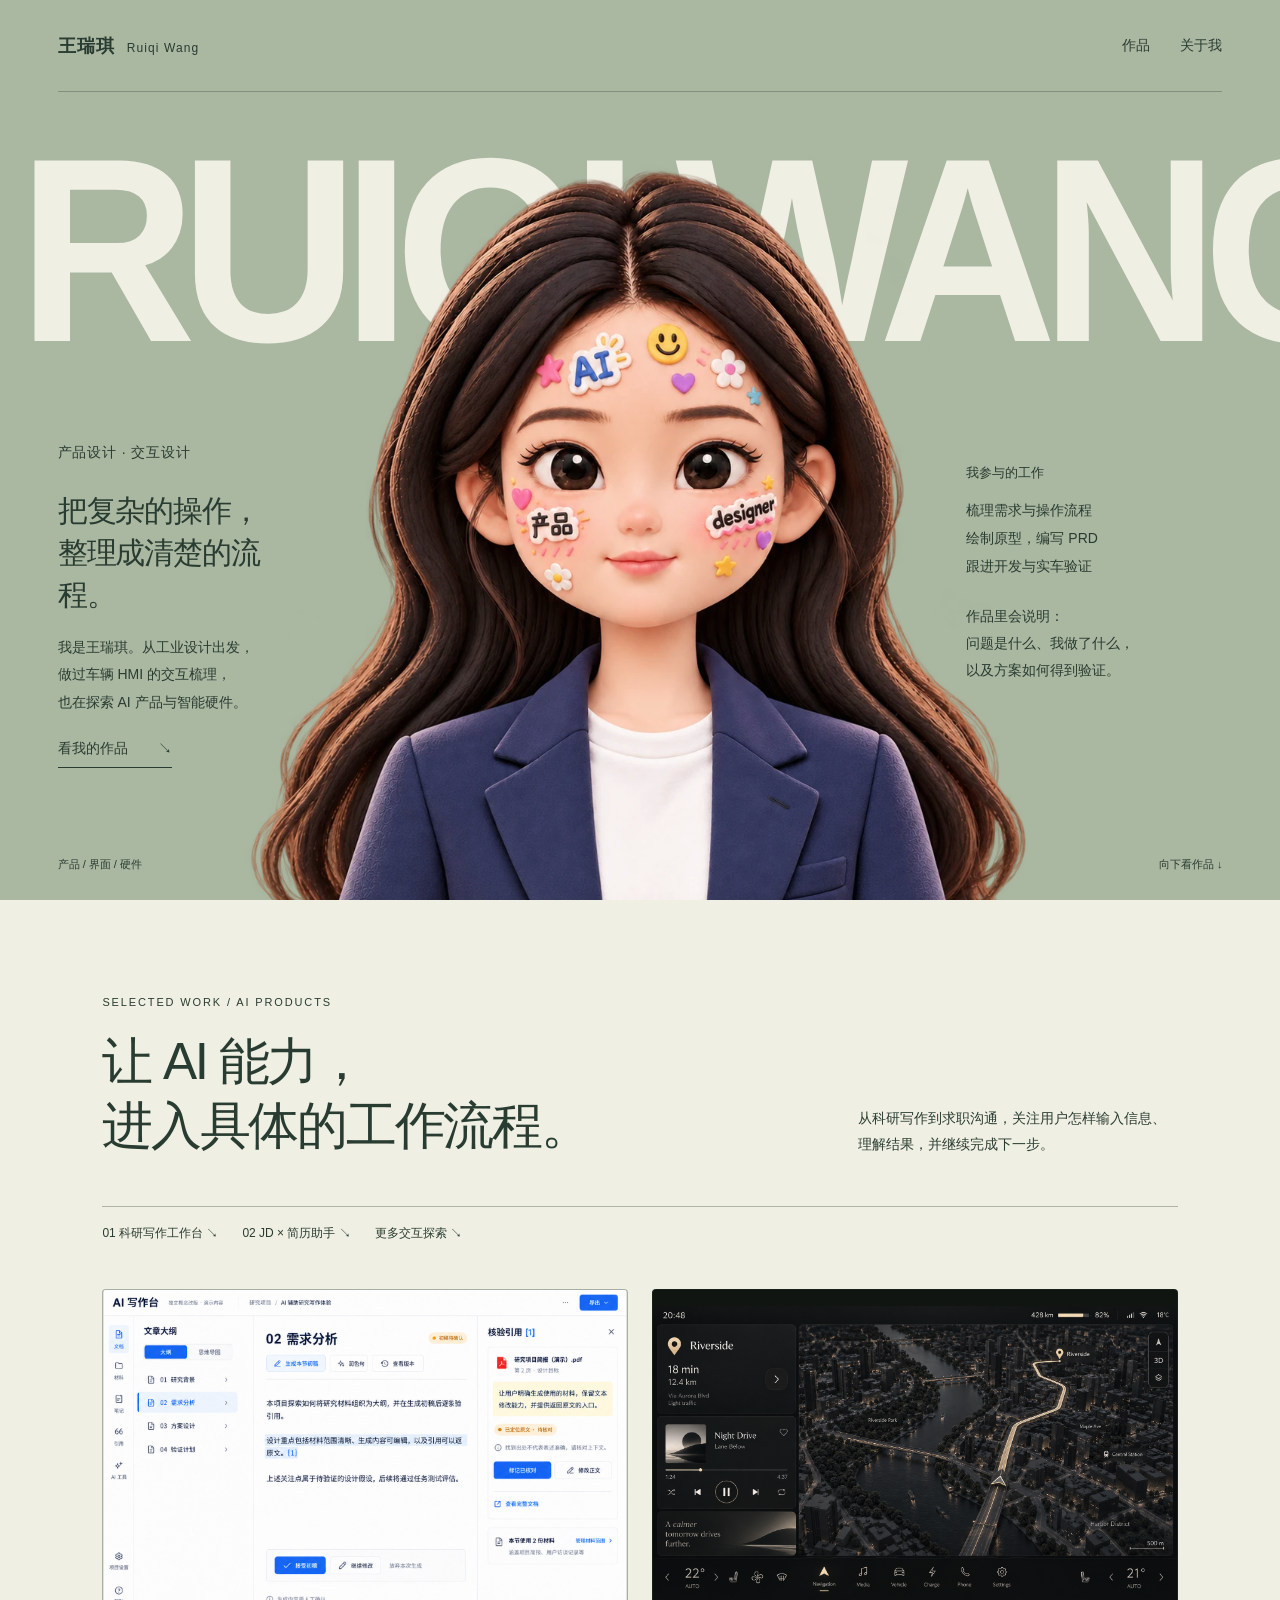
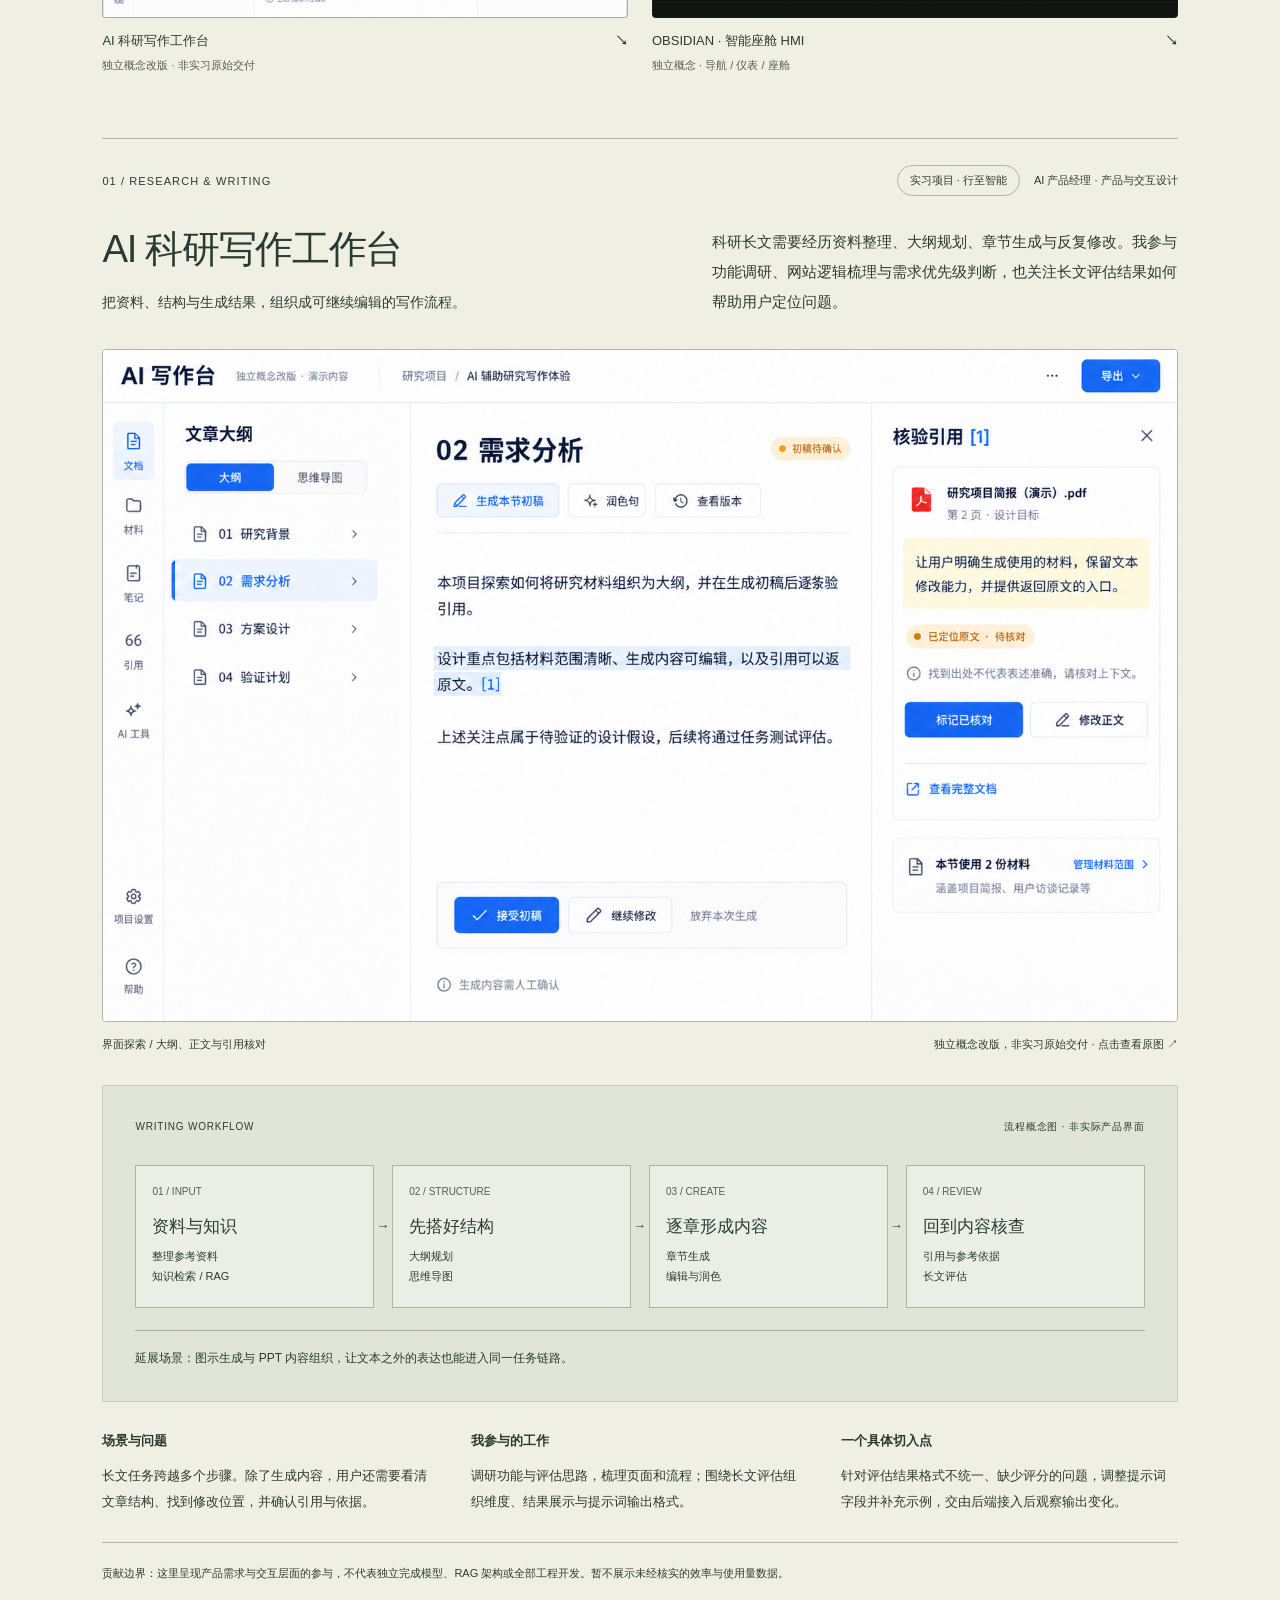
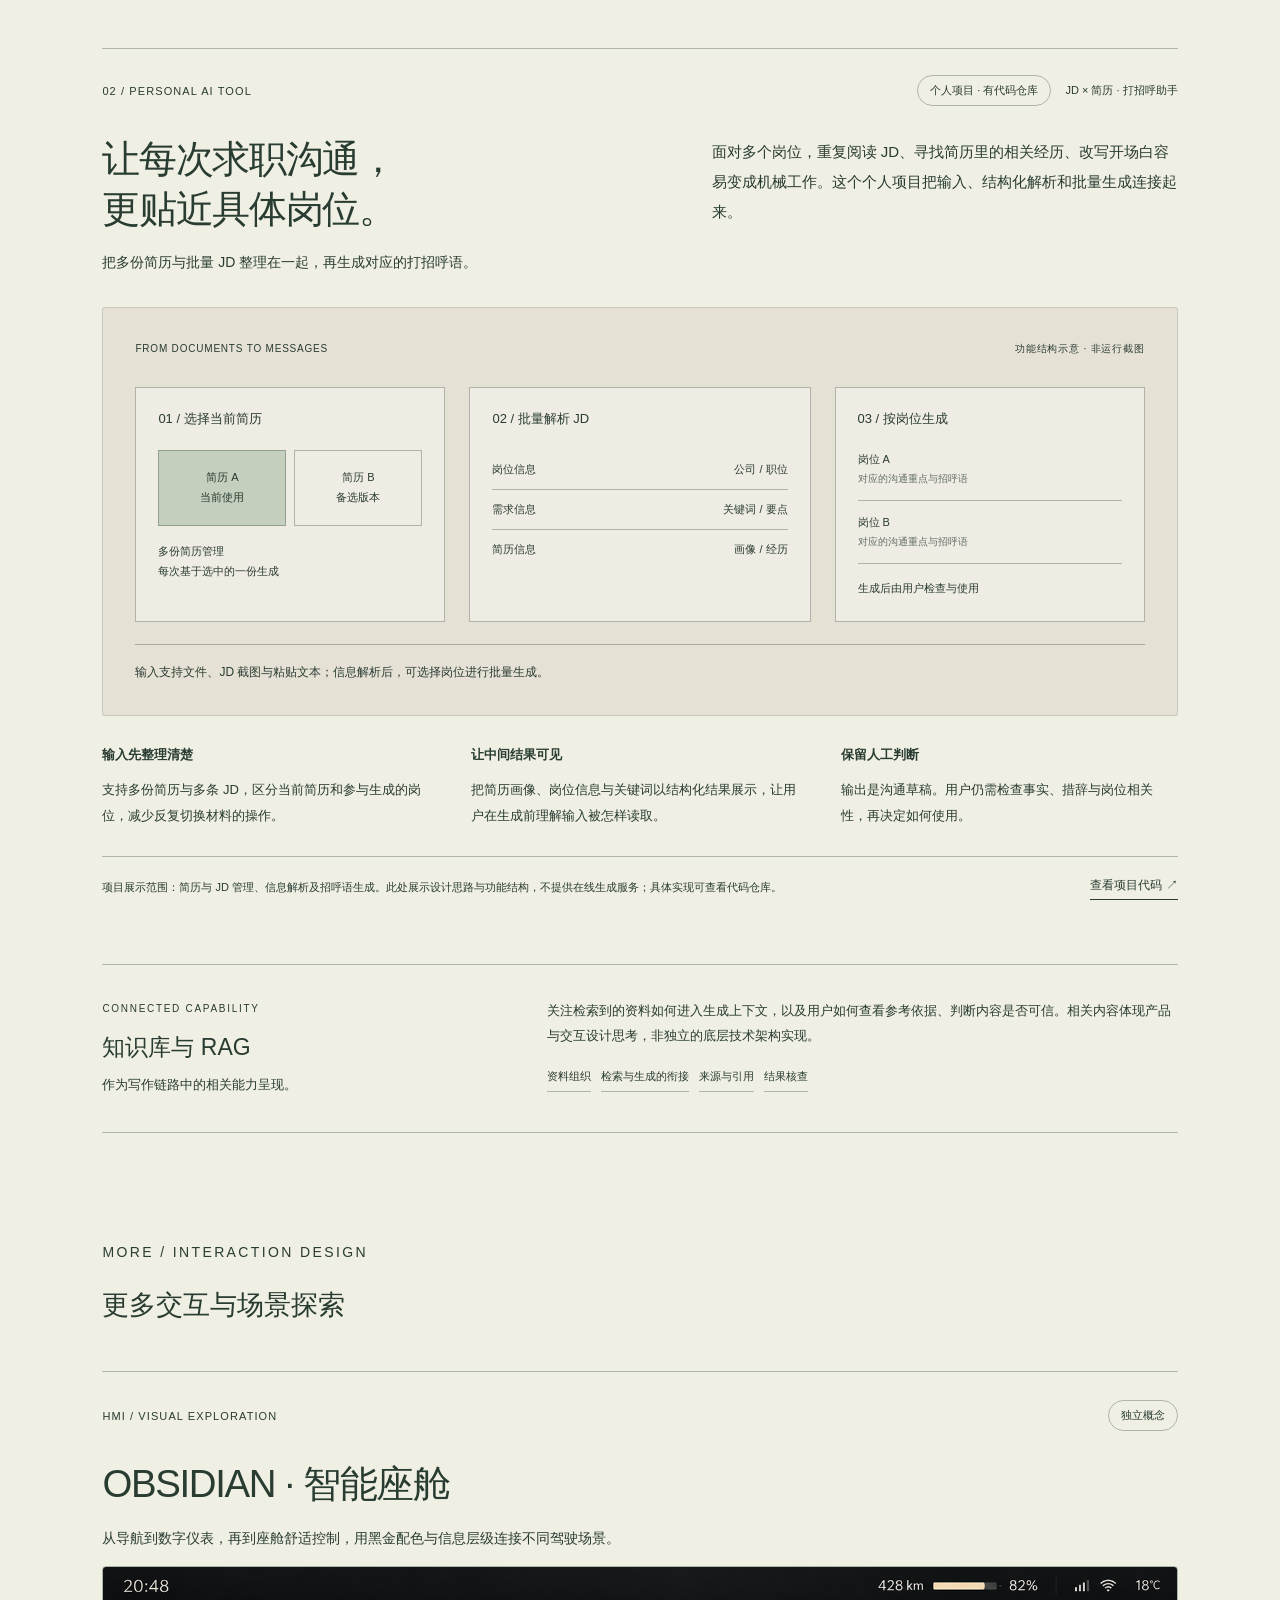
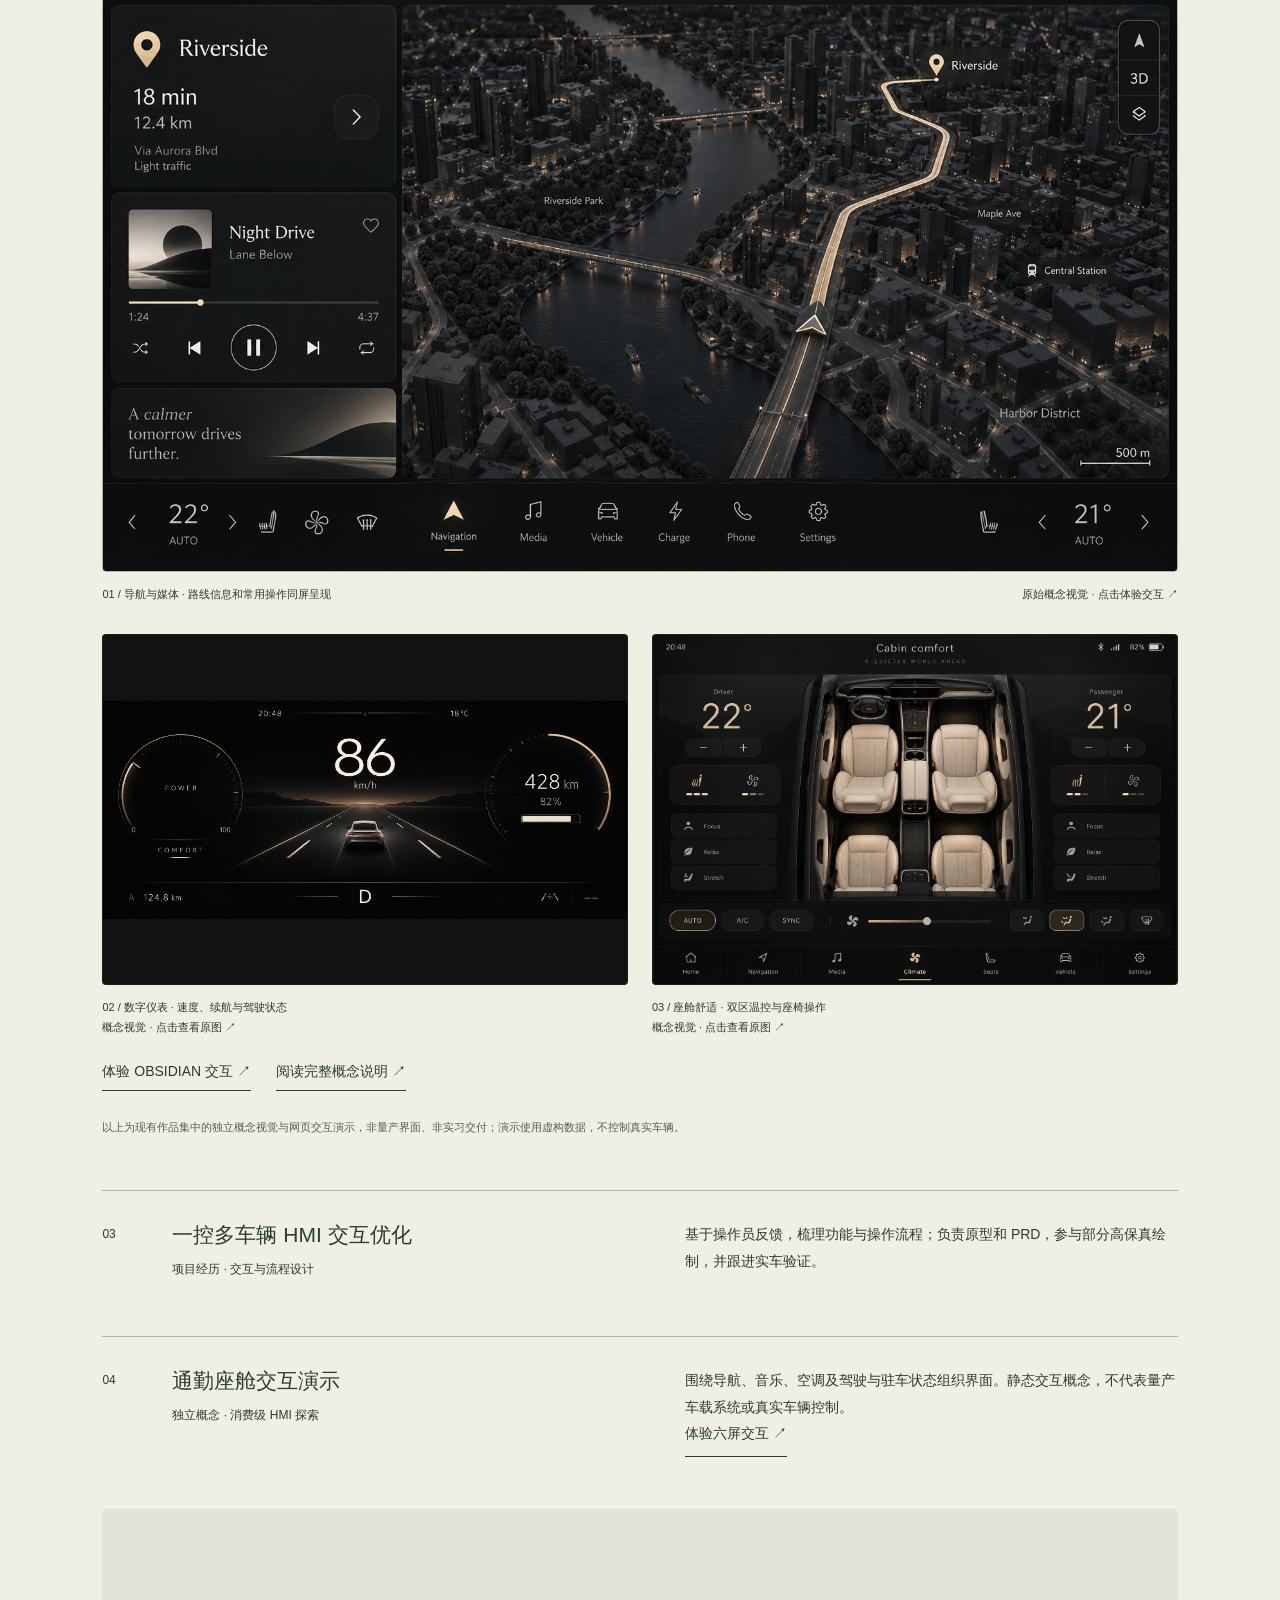
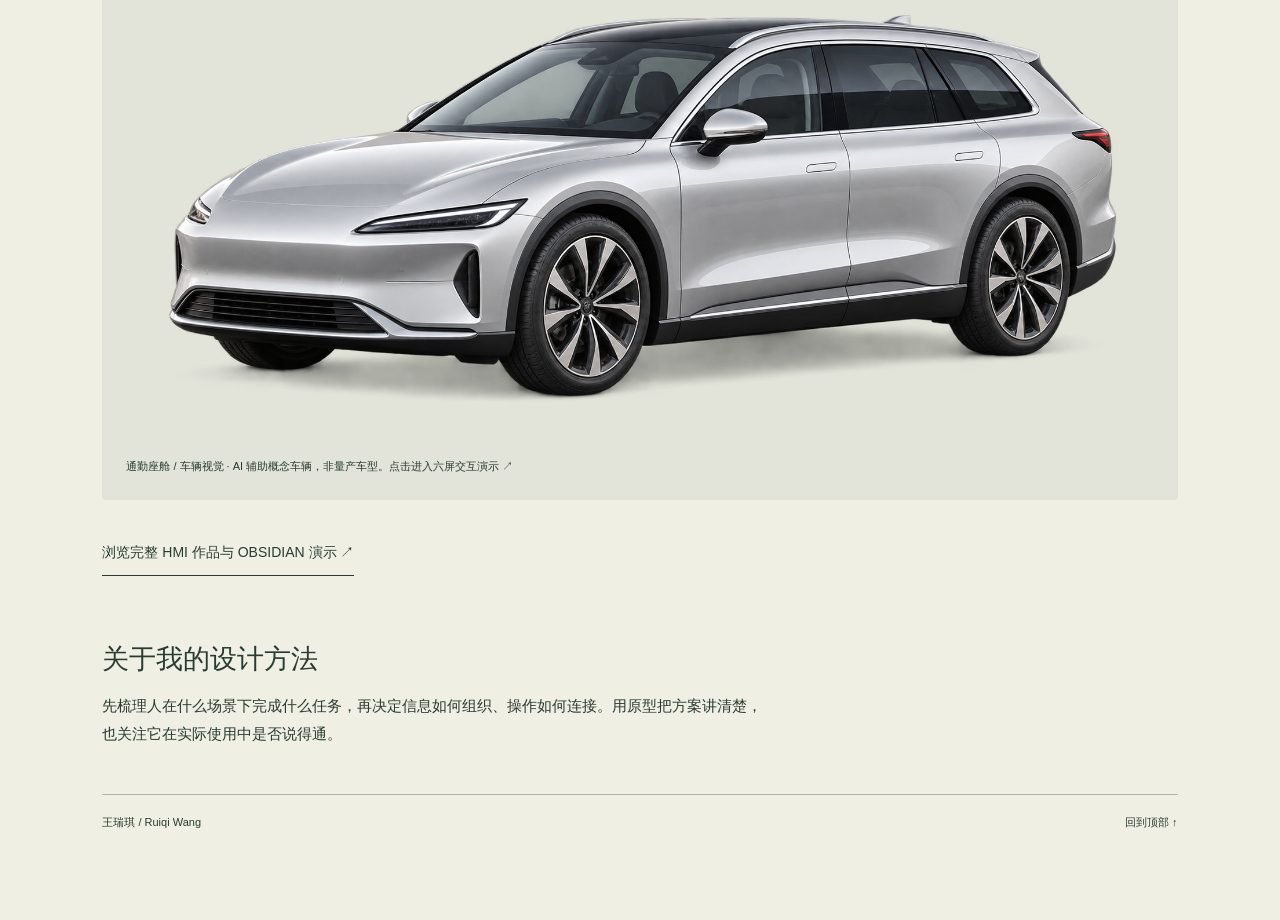
==== commit 19d2b959: "Restore visual project previews and HMI concept gallery on homepage" ====
--- a/index.html
+++ b/index.html
@@ -7,6 +7,9 @@
 @media(max-width:1000px){.ai-work{padding:56px 24px 32px}.ai-heading{display:block;margin-bottom:30px}.ai-heading>p{margin-top:24px;max-width:520px}.ai-case-head{gap:28px}.diagram{padding:24px}.flow{gap:12px}.flow-node{padding:16px 12px}.flow-node:not(:last-child):after{right:-12px}.jd-board{gap:12px}.jd-column{padding:16px}.case-details{gap:24px}.related{gap:28px}}
 @media(max-width:640px){.ai-case-head{grid-template-columns:1fr;gap:18px}.ai-heading h2{font-size:36px}.ai-index{gap:17px;font-size:11px;padding-bottom:30px}.case-meta{gap:8px}.case-meta .case-no{width:100%;margin-bottom:7px}.diagram{padding:20px 16px}.diagram-label{display:block;margin-bottom:20px}.diagram-label span{display:block;margin-top:6px}.flow{grid-template-columns:1fr 1fr;gap:12px}.flow-node:not(:last-child):after{content:none}.flow-node{min-height:140px}.flow-node strong{font-size:16px}.case-details{grid-template-columns:1fr;gap:23px}.case-foot{flex-direction:column;gap:16px}.jd-board{grid-template-columns:1fr}.jd-column{padding:20px}.jd-column h4{margin-bottom:15px}.related{grid-template-columns:1fr;gap:20px}.ai-case{margin-bottom:48px}.endline{gap:20px;font-size:10px}}
 
+
+/* Published project visuals: reused from the existing public portfolio. */
+.visual-index{display:grid;grid-template-columns:1fr 1fr;gap:24px;margin:0 0 64px}.visual-card{display:block;min-width:0}.visual-card img{display:block;width:100%;height:auto;aspect-ratio:16/10;object-fit:contain;background:#e2e4da;border:1px solid var(--line);border-radius:4px}.visual-card.dark img{background:#111512}.visual-card span{display:flex;justify-content:space-between;gap:15px;font-size:13px;margin-top:14px}.visual-card small{display:block;font-size:11px;line-height:1.7;margin-top:6px;color:#536051}.project-figure{margin:0 0 30px;min-width:0}.project-figure a{display:block}.project-figure img{display:block;width:100%;height:auto;border-radius:4px;border:1px solid var(--line)}.project-figure figcaption{display:flex;justify-content:space-between;gap:20px;font-size:11px;line-height:1.8;margin-top:13px}.hmi-feature{margin:48px 0 52px;padding-top:28px;border-top:1px solid var(--line);scroll-margin-top:24px}.hmi-feature h3{font-size:clamp(27px,3vw,42px);font-weight:500;letter-spacing:-.035em;margin:0 0 15px}.hmi-feature>p{font-size:14px;line-height:1.9;max-width:740px}.hmi-gallery{display:grid;grid-template-columns:1fr 1fr;gap:24px;margin-top:28px}.hmi-gallery .project-figure{margin:0}.hmi-gallery img{height:auto;aspect-ratio:3/2;object-fit:contain;background:#101310}.hmi-actions{display:flex;flex-wrap:wrap;gap:25px;margin:26px 0}.concept-note{font-size:11px!important;color:#536051}.commute-figure{margin:22px 0 40px;padding:24px;background:#e2e4da;border-radius:4px}.commute-figure img{width:100%;height:auto;display:block}.commute-figure figcaption{font-size:11px;line-height:1.8;margin-top:10px}.project-figure a:hover img,.visual-card:hover img{outline:2px solid var(--ink);outline-offset:4px}@media(max-width:640px){.visual-index{grid-template-columns:1fr;gap:28px;margin-bottom:45px}.hmi-gallery{grid-template-columns:1fr;gap:26px}.project-figure figcaption{flex-direction:column;gap:4px}.commute-figure{padding:15px}.visual-card span{font-size:12px}}
 </style></head><body>
 <section class="hero" id="top" aria-label="个人介绍"><header><a class="brand" href="#top">王瑞琪<span>Ruiqi Wang</span></a><nav aria-label="主要导航"><a href="#work">作品</a><a href="#about">关于我</a></nav></header><div class="composition"><h1 class="name" aria-label="Ruiqi Wang">RUIQI WANG</h1><div class="portrait"><img src="./assets/ruiqi-portrait-hero.webp" width="1086" height="1448" alt="王瑞琪的 AI 卡通个人形象，大幅近景，长发、蓝色西装和设计主题贴纸"></div><div class="side intro"><p class="eyebrow">产品设计 · 交互设计</p><h2>把复杂的操作，<br>整理成清楚的流程。</h2><p>我是王瑞琪。从工业设计出发，<br>做过车辆 HMI 的交互梳理，<br>也在探索 AI 产品与智能硬件。</p><a class="text-link" href="#work">看我的作品 <span aria-hidden="true">↘</span></a></div><div class="side detail"><h2>我参与的工作</h2><ul><li>梳理需求与操作流程</li><li>绘制原型，编写 PRD</li><li>跟进开发与实车验证</li></ul><p>作品里会说明：<br>问题是什么、我做了什么，<br>以及方案如何得到验证。</p></div></div><div class="footerline"><span>产品 / 界面 / 硬件</span><span>向下看作品 ↓</span></div></section>
 <main>
@@ -14,9 +17,11 @@
 <p class="section-kicker">Selected work / AI products</p>
 <div class="ai-heading"><h2 id="work-title">让 AI 能力，<br>进入具体的工作流程。</h2><p>从科研写作到求职沟通，关注用户怎样输入信息、理解结果，并继续完成下一步。</p></div>
 <nav class="ai-index" aria-label="作品目录"><a href="#ai-writing">01 科研写作工作台 ↘</a><a href="#jd-assistant">02 JD × 简历助手 ↘</a><a href="#other-work">更多交互探索 ↘</a></nav>
+<div class="visual-index" aria-label="作品视觉预览"><a class="visual-card" href="#ai-writing"><img src="./assets/ai-writing-concept.png" width="1586" height="992" loading="lazy" decoding="async" alt="AI 写作台独立概念改版：文章大纲、正文编辑与引用核对"><span>AI 科研写作工作台 <b aria-hidden="true">↘</b></span><small>独立概念改版 · 非实习原始交付</small></a><a class="visual-card dark" href="#hmi-visuals"><img src="./obsidian/assets/navigation.png" width="1672" height="941" loading="lazy" decoding="async" alt="OBSIDIAN 黑金车载 HMI 导航概念视觉"><span>OBSIDIAN · 智能座舱 HMI <b aria-hidden="true">↘</b></span><small>独立概念 · 导航 / 仪表 / 座舱</small></a></div>
 <article class="ai-case" id="ai-writing">
 <div class="case-meta"><span class="case-no">01 / RESEARCH & WRITING</span><span class="pill">实习项目 · 行至智能</span><span>AI 产品经理 · 产品与交互设计</span></div>
 <div class="ai-case-head"><div><h3>AI 科研写作工作台</h3><p class="case-sub">把资料、结构与生成结果，组织成可继续编辑的写作流程。</p></div><p class="case-lead">科研长文需要经历资料整理、大纲规划、章节生成与反复修改。我参与功能调研、网站逻辑梳理与需求优先级判断，也关注长文评估结果如何帮助用户定位问题。</p></div>
+<figure class="project-figure"><a href="./assets/ai-writing-concept.png" target="_blank" rel="noopener noreferrer" aria-label="查看 AI 写作台概念图原图"><img src="./assets/ai-writing-concept.png" width="1586" height="992" loading="lazy" decoding="async" alt="AI 写作台独立概念改版：左侧组织文章大纲，中间编辑章节，右侧核验引用来源"></a><figcaption><span>界面探索 / 大纲、正文与引用核对</span><span>独立概念改版，非实习原始交付 · 点击查看原图 ↗</span></figcaption></figure>
 <div class="diagram" role="img" aria-label="科研写作流程示意：资料与知识检索、大纲与思维导图、章节生成与润色、引用与长文评估。这是作品集概念图，不是产品截图。">
 <div class="diagram-label">WRITING WORKFLOW<span>流程概念图 · 非实际产品界面</span></div>
 <div class="flow"><div class="flow-node"><small>01 / INPUT</small><strong>资料与知识</strong><p>整理参考资料<br>知识检索 / RAG</p></div><div class="flow-node"><small>02 / STRUCTURE</small><strong>先搭好结构</strong><p>大纲规划<br>思维导图</p></div><div class="flow-node"><small>03 / CREATE</small><strong>逐章形成内容</strong><p>章节生成<br>编辑与润色</p></div><div class="flow-node"><small>04 / REVIEW</small><strong>回到内容核查</strong><p>引用与参考依据<br>长文评估</p></div></div>
@@ -36,8 +41,8 @@
 </article>
 <aside class="related"><div><p class="section-kicker">Connected capability</p><h3>知识库与 RAG</h3><p>作为写作链路中的相关能力呈现。</p></div><div><p>关注检索到的资料如何进入生成上下文，以及用户如何查看参考依据、判断内容是否可信。相关内容体现产品与交互设计思考，非独立的底层技术架构实现。</p><div class="related-tags"><span>资料组织</span><span>检索与生成的衔接</span><span>来源与引用</span><span>结果核查</span></div></div></aside>
 </section>
-<section class="works other-work" id="other-work"><p class="section-kicker">More / Interaction design</p><h2>更多交互与场景探索</h2><article class="project"><span class="number">03</span><div><h3>一控多车辆 HMI 交互优化</h3><small>项目经历 · 交互与流程设计</small></div><p>基于操作员反馈，梳理功能与操作流程；负责原型和 PRD，参与部分高保真绘制，并跟进实车验证。</p></article><article class="project"><span class="number">04</span><div><h3>通勤座舱交互演示</h3><small>独立概念 · 消费级 HMI 探索</small></div><p>围绕导航、音乐、空调及驾驶与驻车状态组织界面。静态交互概念，不代表量产车载系统或真实车辆控制。<br><a class="text-link" href="./hmi.html?view=overview" target="_blank" rel="noopener noreferrer">体验六屏交互 ↗</a></p></article>
-<p><a class="text-link" href="./hmi-portfolio.html">浏览完整 HMI 作品与 OBSIDIAN 演示 ↗</a></p>
+<section class="works other-work" id="other-work"><p class="section-kicker">More / Interaction design</p><h2>更多交互与场景探索</h2><article class="hmi-feature" id="hmi-visuals"><div class="case-meta"><span class="case-no">HMI / VISUAL EXPLORATION</span><span class="pill">独立概念</span></div><h3>OBSIDIAN · 智能座舱</h3><p>从导航到数字仪表，再到座舱舒适控制，用黑金配色与信息层级连接不同驾驶场景。</p><figure class="project-figure"><a href="./obsidian/index.html" target="_blank" rel="noopener noreferrer" aria-label="打开 OBSIDIAN 智能座舱交互演示"><img src="./obsidian/assets/navigation.png" width="1672" height="941" loading="lazy" decoding="async" alt="OBSIDIAN 导航概念视觉：路线地图、行程信息与媒体控制"></a><figcaption><span>01 / 导航与媒体 · 路线信息和常用操作同屏呈现</span><span>原始概念视觉 · 点击体验交互 ↗</span></figcaption></figure><div class="hmi-gallery"><figure class="project-figure"><a href="./obsidian/assets/cluster.png" target="_blank" rel="noopener noreferrer" aria-label="查看OBSIDIAN 数字仪表概念视觉：中央车速、两侧能量与续航信息原图"><img src="./obsidian/assets/cluster.png" width="1942" height="809" loading="lazy" decoding="async" alt="OBSIDIAN 数字仪表概念视觉：中央车速、两侧能量与续航信息"></a><figcaption>02 / 数字仪表 · 速度、续航与驾驶状态<br>概念视觉 · 点击查看原图 ↗</figcaption></figure><figure class="project-figure"><a href="./obsidian/assets/cabin.png" target="_blank" rel="noopener noreferrer" aria-label="查看OBSIDIAN 座舱概念视觉：车辆俯视图、双区温控、座椅舒适控制原图"><img src="./obsidian/assets/cabin.png" width="1536" height="1024" loading="lazy" decoding="async" alt="OBSIDIAN 座舱概念视觉：车辆俯视图、双区温控、座椅舒适控制"></a><figcaption>03 / 座舱舒适 · 双区温控与座椅操作<br>概念视觉 · 点击查看原图 ↗</figcaption></figure></div><div class="hmi-actions"><a class="text-link" href="./obsidian/index.html" target="_blank" rel="noopener noreferrer">体验 OBSIDIAN 交互 ↗</a><a class="text-link" href="./hmi-portfolio.html#project-obsidian">阅读完整概念说明 ↗</a></div><p class="concept-note">以上为现有作品集中的独立概念视觉与网页交互演示，非量产界面、非实习交付；演示使用虚构数据，不控制真实车辆。</p></article><article class="project"><span class="number">03</span><div><h3>一控多车辆 HMI 交互优化</h3><small>项目经历 · 交互与流程设计</small></div><p>基于操作员反馈，梳理功能与操作流程；负责原型和 PRD，参与部分高保真绘制，并跟进实车验证。</p></article><article class="project"><span class="number">04</span><div><h3>通勤座舱交互演示</h3><small>独立概念 · 消费级 HMI 探索</small></div><p>围绕导航、音乐、空调及驾驶与驻车状态组织界面。静态交互概念，不代表量产车载系统或真实车辆控制。<br><a class="text-link" href="./hmi.html?view=overview" target="_blank" rel="noopener noreferrer">体验六屏交互 ↗</a></p></article>
+<figure class="commute-figure"><a href="./hmi.html?view=overview" target="_blank" rel="noopener noreferrer" aria-label="体验通勤座舱六屏交互"><img src="./assets/hmi-silver-car.png" width="1774" height="887" loading="lazy" decoding="async" alt="通勤座舱演示中的无品牌银色概念旅行车，AI 辅助视觉"></a><figcaption>通勤座舱 / 车辆视觉 · AI 辅助概念车辆，非量产车型。点击进入六屏交互演示 ↗</figcaption></figure><p><a class="text-link" href="./hmi-portfolio.html">浏览完整 HMI 作品与 OBSIDIAN 演示 ↗</a></p>
 <section class="about" id="about"><h2>关于我的设计方法</h2><p>先梳理人在什么场景下完成什么任务，再决定信息如何组织、操作如何连接。用原型把方案讲清楚，也关注它在实际使用中是否说得通。</p></section>
 
 <div class="endline"><span>王瑞琪 / Ruiqi Wang</span><a href="#top">回到顶部 ↑</a></div>
